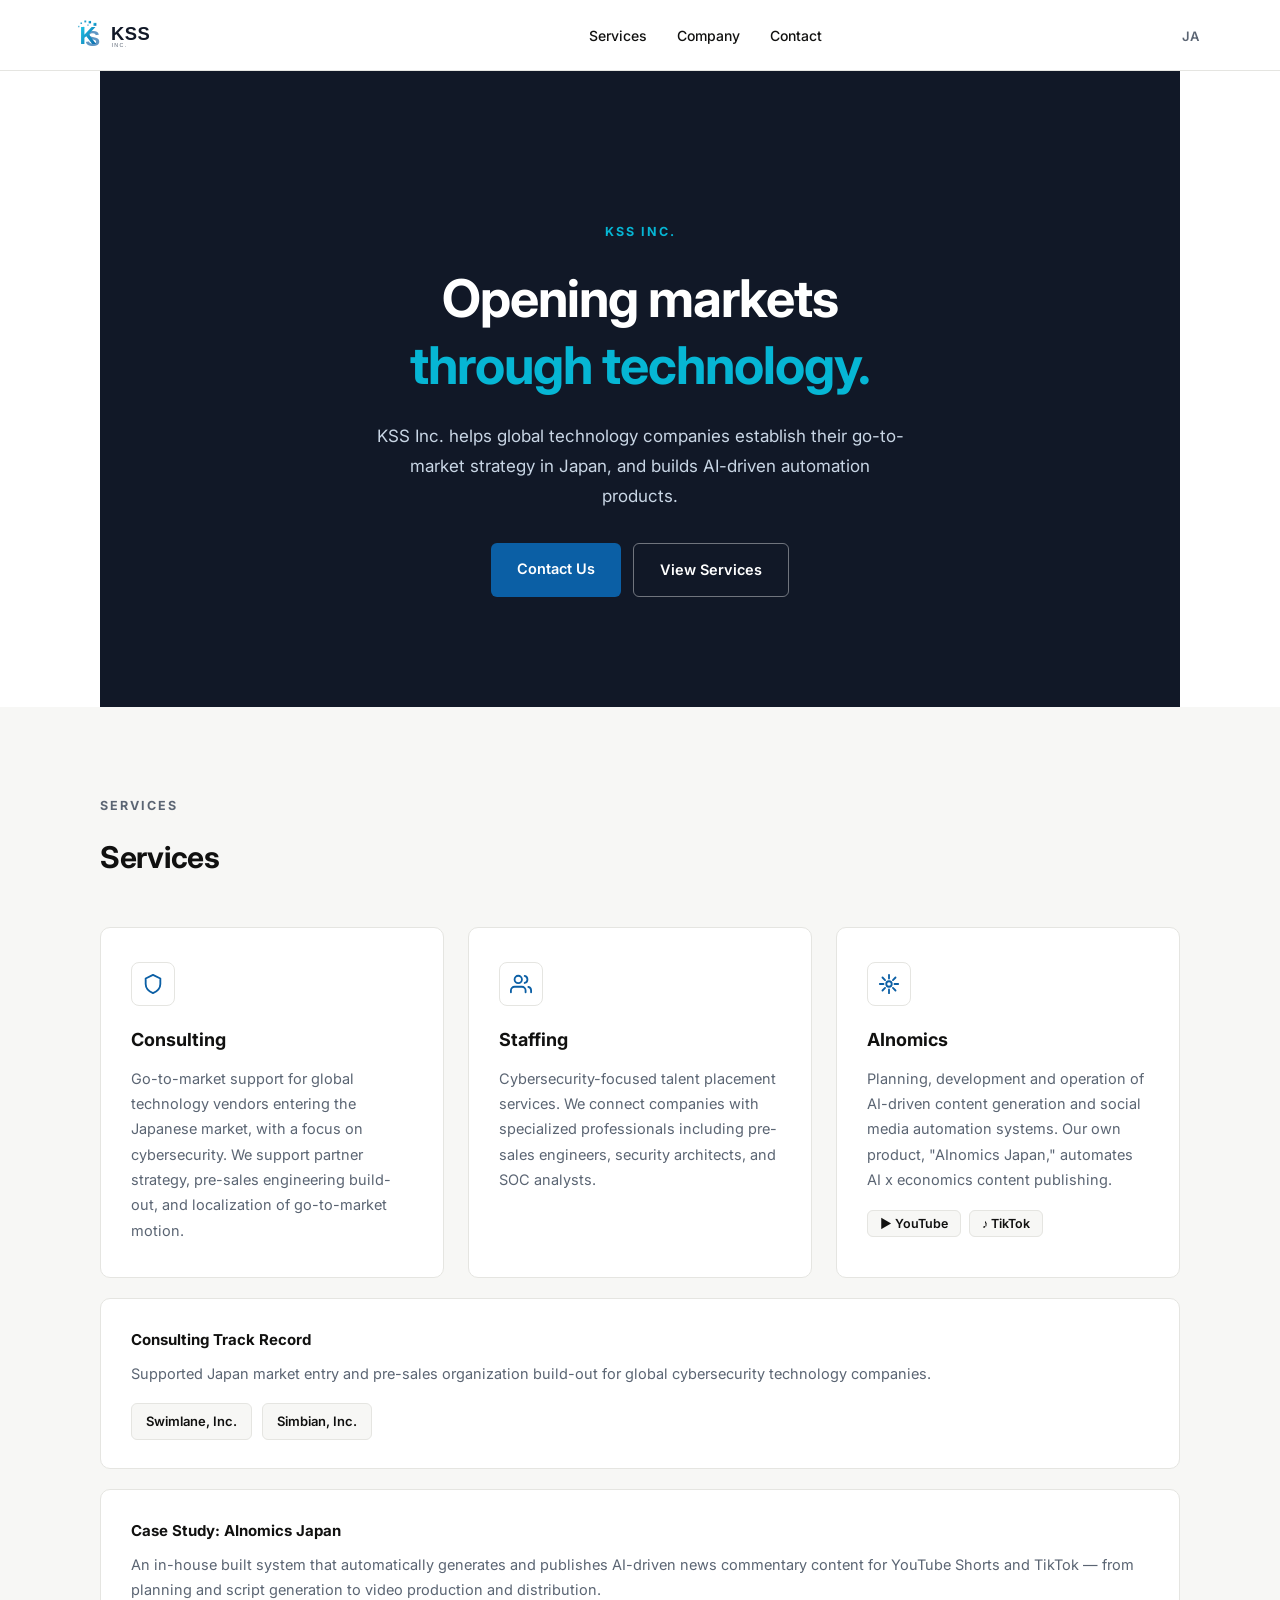
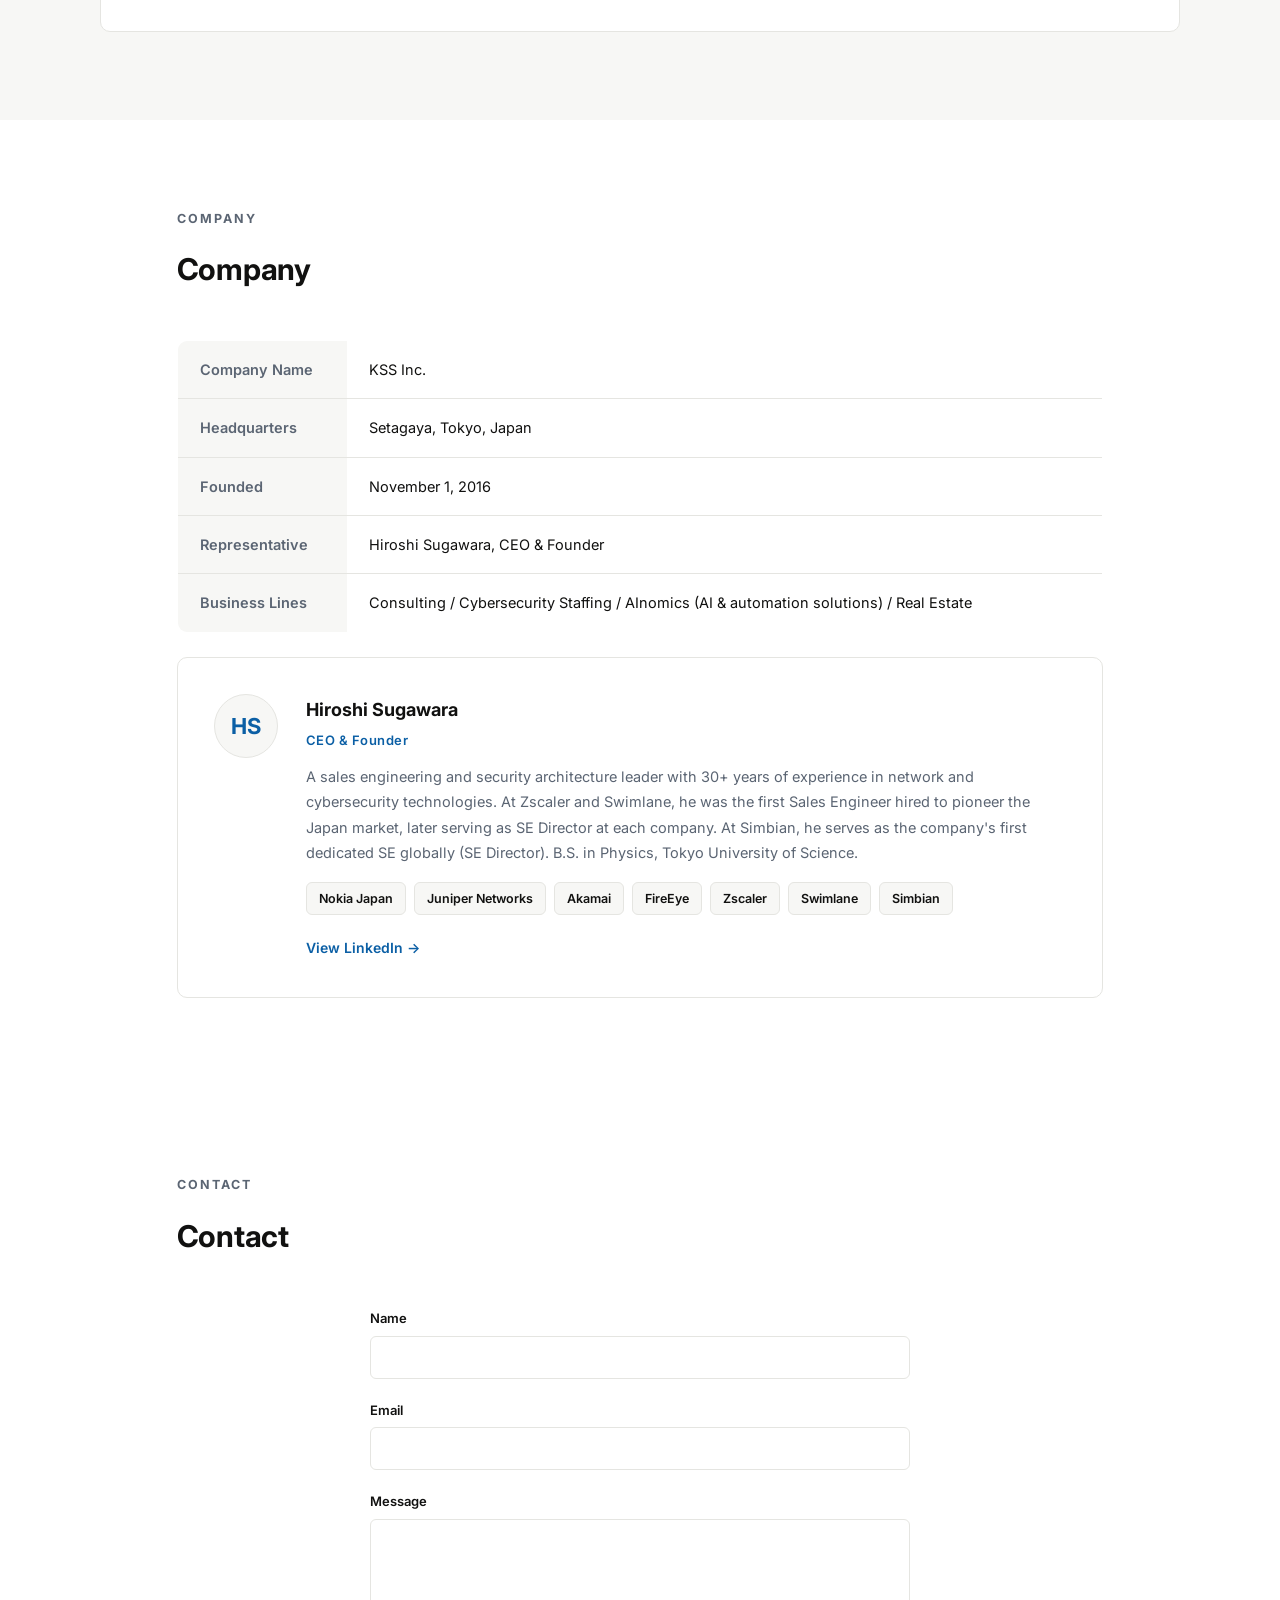
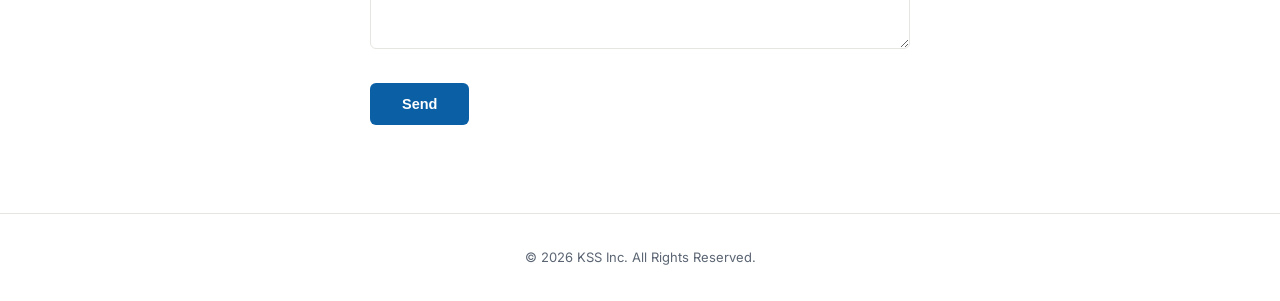
==== en/index.html @ 1291cce6 "Add cybersecurity staffing service (JA/EN)" ====
<!DOCTYPE html>
<html lang="en">
<head>
<meta charset="UTF-8">
<meta name="viewport" content="width=device-width, initial-scale=1.0">
<title>KSS Inc. | Consulting & AI/Web Solutions</title>
<meta name="description" content="KSS Inc. helps global technology companies launch in the Japanese market and builds AI-driven content automation products.">
<link rel="icon" href="../assets/img/favicon.svg" type="image/svg+xml">
<link rel="stylesheet" href="../assets/css/style.css">
</head>
<body>

<header>
  <img src="../assets/img/logo.svg" alt="KSS Inc.">
  <nav>
    <ul>
      <li><a href="#services">Services</a></li>
      <li><a href="#company">Company</a></li>
      <li><a href="#contact">Contact</a></li>
    </ul>
  </nav>
  <div class="lang-switch"><a href="../index.html">JA</a></div>
</header>

<section class="hero">
  <div class="hero-content">
    <span class="eyebrow">KSS Inc.</span>
    <h1>Opening markets<br><span class="accent">through technology.</span></h1>
    <p>KSS Inc. helps global technology companies establish their go-to-market strategy in Japan, and builds AI-driven automation products.</p>
    <div class="hero-actions">
      <a class="btn btn-primary" href="#contact">Contact Us</a>
      <a class="btn btn-outline" href="#services">View Services</a>
    </div>
  </div>
</section>

<section id="services">
  <span class="section-tag">Services</span>
  <h2>Services</h2>
  <div class="services">
    <div class="card fade-in">
      <div class="card-icon">
        <svg viewBox="0 0 24 24" fill="none" stroke-width="2" stroke-linecap="round" stroke-linejoin="round"><path d="M12 2l8 4v6c0 5-3.5 8-8 10-4.5-2-8-5-8-10V6l8-4z"/></svg>
      </div>
      <h3>Consulting</h3>
      <p>Go-to-market support for global technology vendors entering the Japanese market, with a focus on cybersecurity. We support partner strategy, pre-sales engineering build-out, and localization of go-to-market motion.</p>
    </div>
    <div class="card fade-in">
      <div class="card-icon">
        <svg viewBox="0 0 24 24" fill="none" stroke-width="2" stroke-linecap="round" stroke-linejoin="round"><path d="M17 21v-2a4 4 0 0 0-4-4H5a4 4 0 0 0-4 4v2"/><circle cx="9" cy="7" r="4"/><path d="M23 21v-2a4 4 0 0 0-3-3.87"/><path d="M16 3.13a4 4 0 0 1 0 7.75"/></svg>
      </div>
      <h3>Staffing</h3>
      <p>Cybersecurity-focused talent placement services. We connect companies with specialized professionals including pre-sales engineers, security architects, and SOC analysts.</p>
    </div>
    <div class="card fade-in">
      <div class="card-icon">
        <svg viewBox="0 0 24 24" fill="none" stroke-width="2" stroke-linecap="round" stroke-linejoin="round"><circle cx="12" cy="12" r="3"/><path d="M12 2v4M12 18v4M4.9 4.9l2.8 2.8M16.3 16.3l2.8 2.8M2 12h4M18 12h4M4.9 19.1l2.8-2.8M16.3 7.7l2.8-2.8"/></svg>
      </div>
      <h3>AInomics</h3>
      <p>Planning, development and operation of AI-driven content generation and social media automation systems. Our own product, "AInomics Japan," automates AI x economics content publishing.</p>
      <div class="founder-chips" style="margin-top:16px;margin-bottom:0;">
        <a href="https://www.youtube.com/@ainomicsjapan" target="_blank" rel="noopener"><span>▶ YouTube</span></a>
        <a href="https://www.tiktok.com/@ainomicsjapan" target="_blank" rel="noopener"><span>♪ TikTok</span></a>
      </div>
    </div>
  </div>

  <div class="case-study fade-in">
    <h4>Consulting Track Record</h4>
    <p>Supported Japan market entry and pre-sales organization build-out for global cybersecurity technology companies.</p>
    <div class="client-badges">
      <span>Swimlane, Inc.</span>
      <span>Simbian, Inc.</span>
    </div>
  </div>

  <div class="case-study fade-in">
    <h4>Case Study: AInomics Japan</h4>
    <p>An in-house built system that automatically generates and publishes AI-driven news commentary content for YouTube Shorts and TikTok — from planning and script generation to video production and distribution.</p>
  </div>
</section>

<section id="company">
  <span class="section-tag">Company</span>
  <h2>Company</h2>
  <table class="company-table">
    <tr><th>Company Name</th><td>KSS Inc.</td></tr>
    <tr><th>Headquarters</th><td>Setagaya, Tokyo, Japan</td></tr>
    <tr><th>Founded</th><td>November 1, 2016</td></tr>
    <tr><th>Representative</th><td>Hiroshi Sugawara, CEO &amp; Founder</td></tr>
    <tr><th>Business Lines</th><td>Consulting / Cybersecurity Staffing / AInomics (AI &amp; automation solutions) / Real Estate</td></tr>
  </table>

  <div class="founder-card fade-in">
    <div class="founder-avatar">HS</div>
    <div class="founder-body">
      <h4>Hiroshi Sugawara</h4>
      <span class="founder-title">CEO &amp; Founder</span>
      <p>A sales engineering and security architecture leader with 30+ years of experience in network and cybersecurity technologies. At Zscaler and Swimlane, he was the first Sales Engineer hired to pioneer the Japan market, later serving as SE Director at each company. At Simbian, he serves as the company's first dedicated SE globally (SE Director). B.S. in Physics, Tokyo University of Science.</p>
      <div class="founder-chips">
        <span>Nokia Japan</span>
        <span>Juniper Networks</span>
        <span>Akamai</span>
        <span>FireEye</span>
        <span>Zscaler</span>
        <span>Swimlane</span>
        <span>Simbian</span>
      </div>
      <a class="linkedin-link" href="https://www.linkedin.com/in/hiroshi-sugawara" target="_blank" rel="noopener">View LinkedIn →</a>
    </div>
  </div>
</section>

<section id="contact">
  <span class="section-tag">Contact</span>
  <h2>Contact</h2>
  <form class="contact-form" action="https://formspree.io/f/xlgyjrke" method="POST">
    <label for="name">Name</label>
    <input type="text" id="name" name="name" required>

    <label for="email">Email</label>
    <input type="email" id="email" name="email" required>

    <label for="message">Message</label>
    <textarea id="message" name="message" required></textarea>

    <button type="submit">Send</button>
  </form>
</section>

<footer>
  &copy; 2026 KSS Inc. All Rights Reserved.
</footer>

<script src="../assets/js/main.js"></script>
</body>
</html>
---- assets/css/style.css ----
@import url('https://fonts.googleapis.com/css2?family=Inter:wght@400;500;600;700;800&display=swap');

:root {
  --ink: #111110;
  --blue: #0B5FA5;
  --cyan: #06B6D4;
  --gray-bg: #F7F7F5;
  --text: #111110;
  --muted: #5B6573;
  --border: #E5E5E1;
}

* { box-sizing: border-box; margin: 0; padding: 0; }

html { scroll-behavior: smooth; }

body {
  font-family: 'Inter', 'Noto Sans JP', 'Hiragino Sans', 'Yu Gothic', Arial, sans-serif;
  color: var(--text);
  line-height: 1.75;
  overflow-x: hidden;
  background: #fff;
}

a { color: var(--ink); text-decoration: none; }

/* Header */
header {
  position: sticky;
  top: 0;
  z-index: 100;
  display: flex;
  align-items: center;
  justify-content: space-between;
  padding: 18px 6%;
  background: #fff;
  border-bottom: 1px solid var(--border);
}

header img { height: 34px; }

nav ul { display: flex; gap: 30px; list-style: none; }

nav a {
  font-weight: 500;
  font-size: 14px;
  color: var(--text);
  position: relative;
  padding-bottom: 4px;
}

nav a:hover { color: var(--blue); }

.lang-switch a {
  font-weight: 600;
  font-size: 13px;
  color: var(--muted);
  padding: 6px 4px;
}
.lang-switch a:hover { color: var(--blue); }

/* Buttons */
.btn {
  display: inline-block;
  padding: 13px 26px;
  border-radius: 6px;
  font-size: 14.5px;
  font-weight: 600;
  transition: all 0.2s ease;
}
.btn-primary { background: var(--blue); color: #fff; }
.btn-primary:hover { background: var(--ink); }
.btn-outline { background: #fff; color: var(--ink); border: 1px solid var(--border); }
.btn-outline:hover { border-color: var(--ink); }

.hero-actions { display: flex; gap: 12px; margin-top: 32px; justify-content: center; }

/* Hero */
.hero {
  background: #111827;
  padding: 150px 6% 110px;
  text-align: center;
}

.hero-content { max-width: 680px; margin: 0 auto; }

.eyebrow {
  display: block;
  font-size: 12.5px;
  font-weight: 700;
  letter-spacing: 2px;
  color: var(--cyan);
  text-transform: uppercase;
  margin-bottom: 22px;
}

.hero h1 {
  font-size: 52px;
  font-weight: 700;
  line-height: 1.3;
  letter-spacing: -0.5px;
  margin-bottom: 22px;
  color: #fff;
}

.hero h1 .accent { color: var(--cyan); }

.hero p {
  font-size: 17px;
  color: #C9D6E5;
  max-width: 540px;
  margin: 0 auto;
}

.hero .btn-outline { background: transparent; color: #fff; border: 1px solid rgba(255,255,255,0.4); }
.hero .btn-outline:hover { border-color: #fff; }

/* Sections */
section { padding: 88px 6%; max-width: 1080px; margin: 0 auto; }

#services { background: var(--gray-bg); max-width: none; padding: 88px 6%; }
#services > * { max-width: 1080px; margin-left: auto; margin-right: auto; }
#services .services, #services .case-study { max-width: 1080px; margin-left: auto; margin-right: auto; }

.section-tag {
  display: block;
  font-size: 12.5px;
  font-weight: 700;
  letter-spacing: 2px;
  color: var(--muted);
  text-transform: uppercase;
  margin-bottom: 14px;
}

section h2 {
  font-size: 30px;
  font-weight: 700;
  margin-bottom: 44px;
  letter-spacing: -0.3px;
  color: var(--ink);
}

/* Service cards */
.services {
  display: grid;
  grid-template-columns: repeat(auto-fit, minmax(280px, 1fr));
  gap: 24px;
}

.card {
  background: #fff;
  border-radius: 10px;
  padding: 34px 30px;
  border: 1px solid var(--border);
  transition: border-color 0.2s ease, transform 0.2s ease;
}

.card:hover { border-color: var(--blue); transform: translateY(-2px); }

.card-icon {
  width: 44px;
  height: 44px;
  border-radius: 8px;
  border: 1px solid var(--border);
  display: flex;
  align-items: center;
  justify-content: center;
  margin-bottom: 18px;
}

.card-icon svg { width: 22px; height: 22px; stroke: var(--blue); }

.card h3 { color: var(--ink); margin-bottom: 10px; font-size: 18px; font-weight: 700; }
.card p { color: var(--muted); font-size: 14.5px; }

/* Case studies */
.case-study {
  margin-top: 20px;
  background: #fff;
  border-radius: 10px;
  padding: 28px 30px;
  border: 1px solid var(--border);
}

.case-study h4 { color: var(--ink); margin-bottom: 8px; font-size: 15px; font-weight: 700; }
.case-study p { color: var(--muted); font-size: 14.5px; }

.client-badges {
  display: flex;
  gap: 10px;
  margin-top: 16px;
  flex-wrap: wrap;
}

.client-badges span {
  background: var(--gray-bg);
  border: 1px solid var(--border);
  border-radius: 6px;
  padding: 6px 14px;
  font-weight: 600;
  font-size: 13px;
  color: var(--ink);
}

/* Founder card */
.founder-card {
  margin-top: 24px;
  background: #fff;
  border: 1px solid var(--border);
  border-radius: 10px;
  padding: 36px;
  display: flex;
  gap: 28px;
  align-items: flex-start;
}

.founder-avatar {
  flex-shrink: 0;
  width: 64px;
  height: 64px;
  border-radius: 50%;
  background: var(--gray-bg);
  color: var(--blue);
  display: flex;
  align-items: center;
  justify-content: center;
  font-size: 22px;
  font-weight: 700;
  border: 1px solid var(--border);
}

.founder-body h4 { color: var(--ink); margin-bottom: 4px; font-size: 18px; font-weight: 700; }
.founder-title { color: var(--blue); font-size: 13px; font-weight: 600; letter-spacing: 0.5px; margin-bottom: 12px; display: block; }
.founder-body p { color: var(--muted); font-size: 14.5px; margin-bottom: 16px; }

.founder-chips { display: flex; gap: 8px; flex-wrap: wrap; margin-bottom: 18px; }
.founder-chips span {
  background: var(--gray-bg);
  border: 1px solid var(--border);
  border-radius: 6px;
  padding: 5px 12px;
  font-size: 12.5px;
  font-weight: 600;
  color: var(--ink);
}

.linkedin-link {
  display: inline-flex;
  align-items: center;
  gap: 6px;
  font-weight: 600;
  font-size: 14px;
  color: var(--blue);
}
.linkedin-link:hover { text-decoration: underline; }

@media (max-width: 600px) {
  .founder-card { flex-direction: column; align-items: center; text-align: center; }
}

/* Company table */
.company-table {
  width: 100%;
  border-collapse: collapse;
  background: #fff;
  border: 1px solid var(--border);
  border-radius: 10px;
  overflow: hidden;
}

.company-table tr { border-bottom: 1px solid var(--border); }
.company-table tr:last-child { border-bottom: none; }
.company-table th, .company-table td { text-align: left; padding: 16px 22px; font-size: 14.5px; }
.company-table th { width: 170px; color: var(--muted); font-weight: 600; background: var(--gray-bg); }

/* Contact form */
.contact-form { max-width: 540px; margin: 0 auto; }
.contact-form label { display: block; font-size: 13px; font-weight: 600; margin-bottom: 6px; margin-top: 20px; color: var(--ink); }
.contact-form input, .contact-form textarea {
  width: 100%;
  padding: 12px 14px;
  border: 1px solid var(--border);
  border-radius: 6px;
  font-size: 14.5px;
  font-family: inherit;
  transition: border-color 0.2s ease;
}
.contact-form input:focus, .contact-form textarea:focus {
  outline: none;
  border-color: var(--blue);
}
.contact-form textarea { min-height: 130px; resize: vertical; }
.contact-form button {
  margin-top: 26px;
  background: var(--blue);
  color: #fff;
  border: none;
  padding: 13px 32px;
  border-radius: 6px;
  font-size: 14.5px;
  font-weight: 600;
  cursor: pointer;
  transition: background 0.2s ease;
}
.contact-form button:hover { background: var(--ink); }

footer {
  text-align: center;
  padding: 32px 6%;
  color: var(--muted);
  font-size: 13px;
  border-top: 1px solid var(--border);
}

/* Scroll fade-in */
.fade-in {
  opacity: 0;
  transform: translateY(16px);
  transition: opacity 0.5s ease, transform 0.5s ease;
}
.fade-in.visible {
  opacity: 1;
  transform: translateY(0);
}

@media (max-width: 720px) {
  nav ul { display: none; }
  .hero h1 { font-size: 34px; }
  .hero-actions { flex-direction: column; }
  .btn { text-align: center; }
}
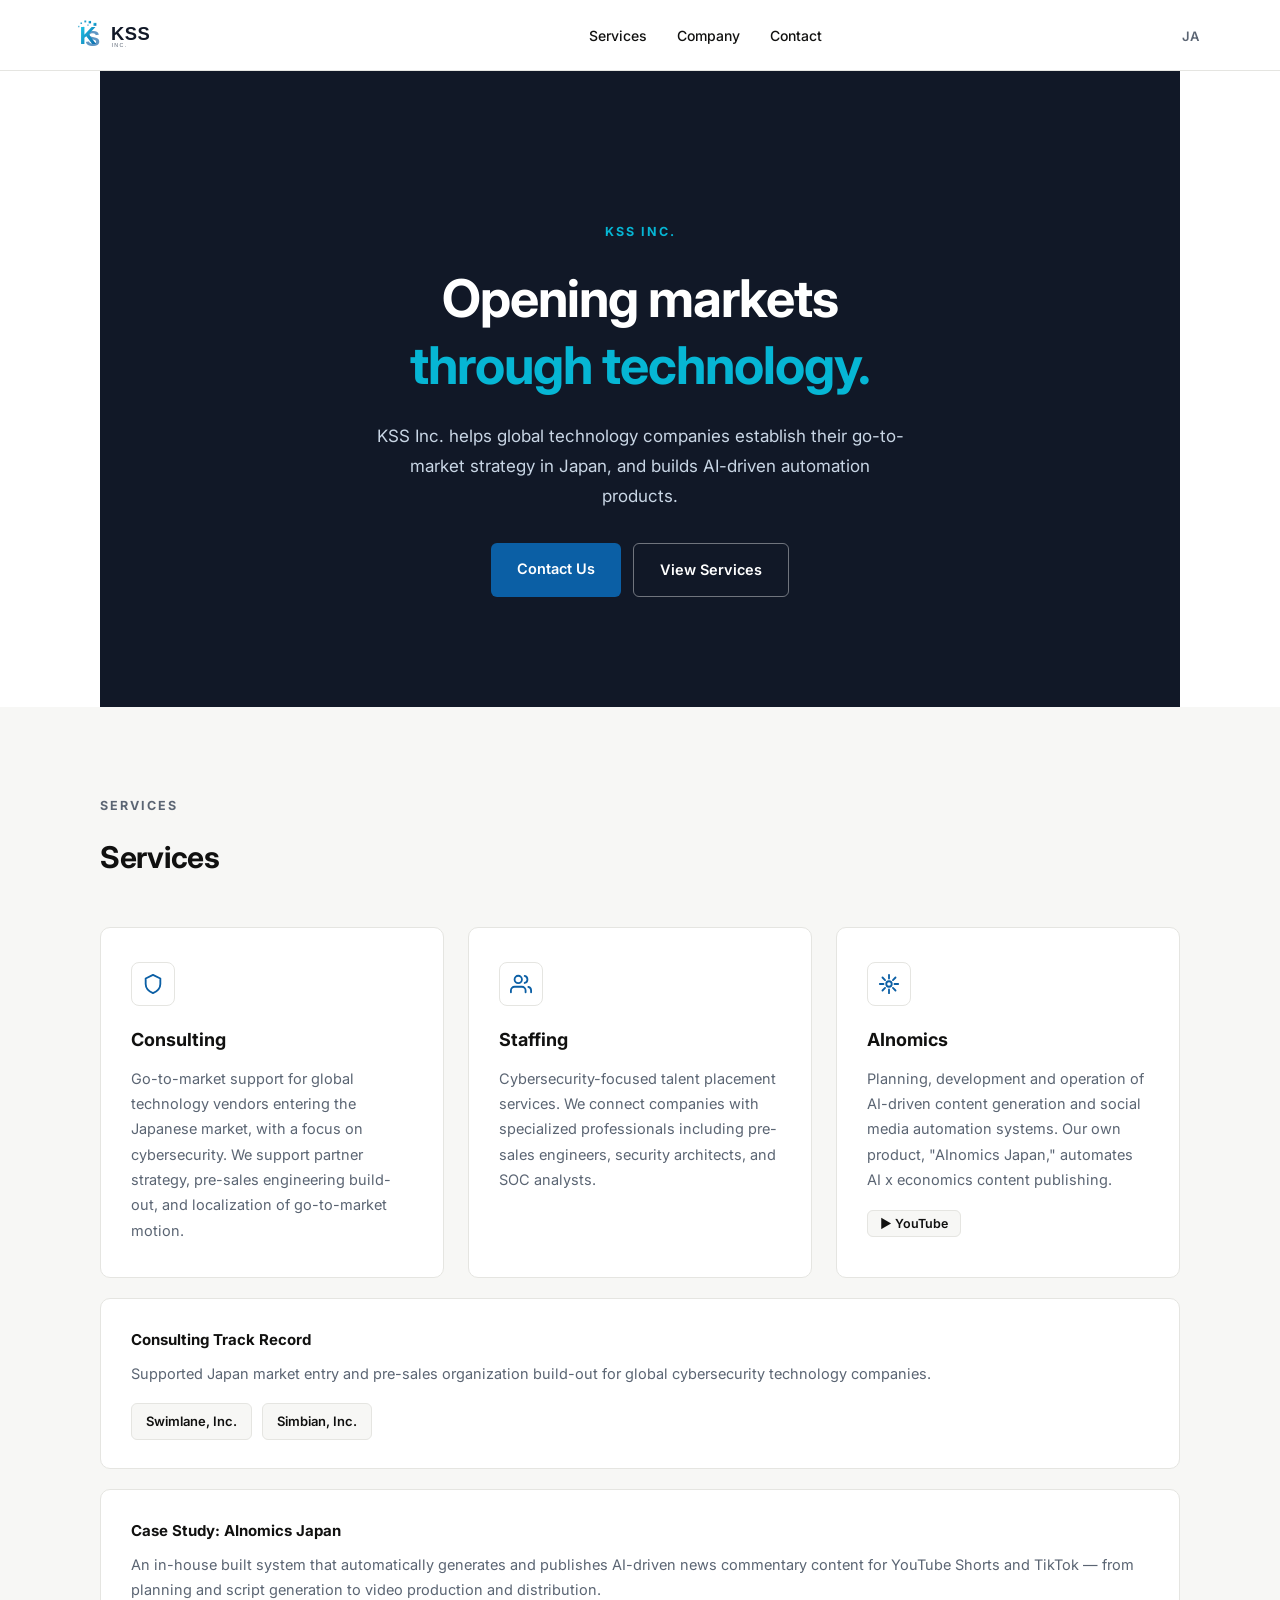
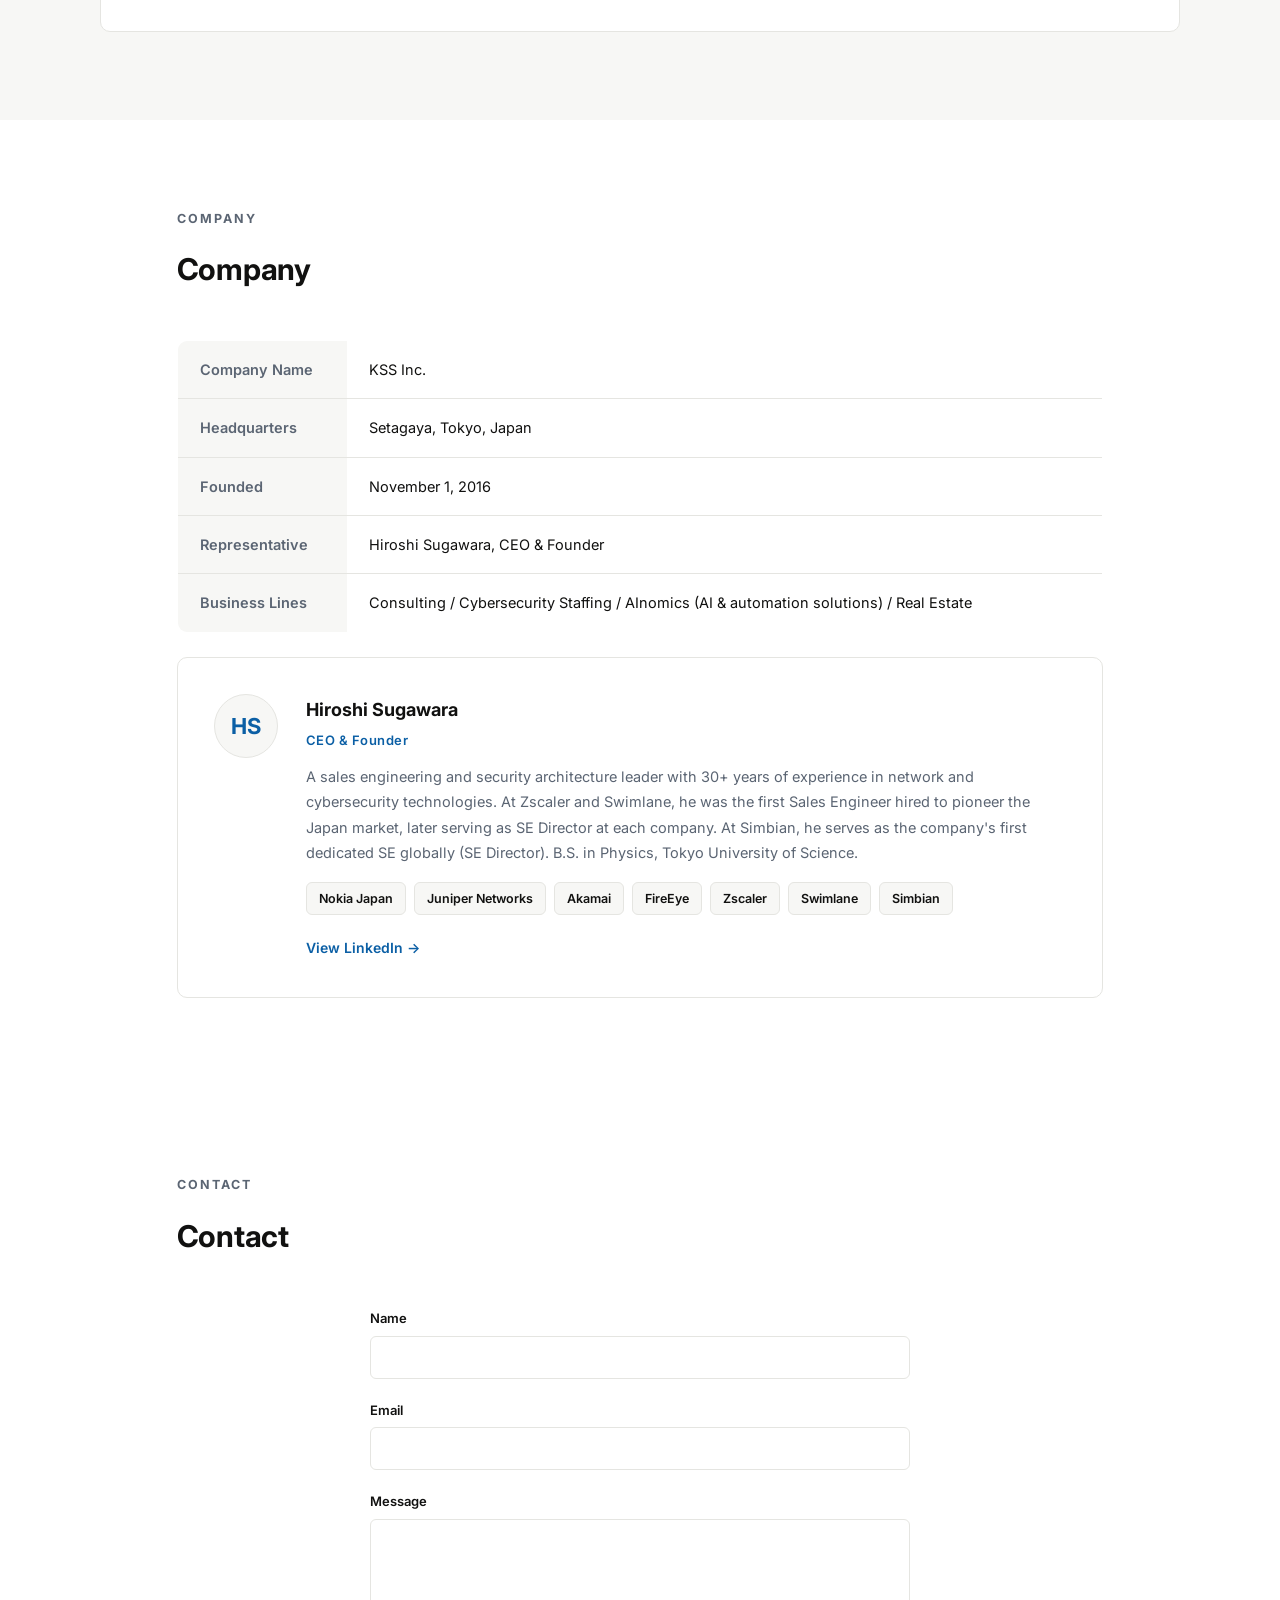
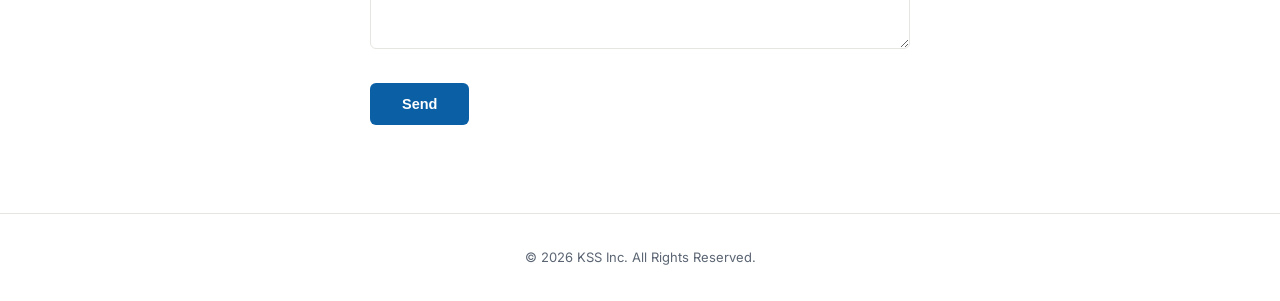
==== commit f56241b7: "Remove TikTok from AInomics section" ====
--- a/en/index.html
+++ b/en/index.html
@@ -60,7 +60,6 @@
       <p>Planning, development and operation of AI-driven content generation and social media automation systems. Our own product, "AInomics Japan," automates AI x economics content publishing.</p>
       <div class="founder-chips" style="margin-top:16px;margin-bottom:0;">
         <a href="https://www.youtube.com/@ainomicsjapan" target="_blank" rel="noopener"><span>▶ YouTube</span></a>
-        <a href="https://www.tiktok.com/@ainomicsjapan" target="_blank" rel="noopener"><span>♪ TikTok</span></a>
       </div>
     </div>
   </div>
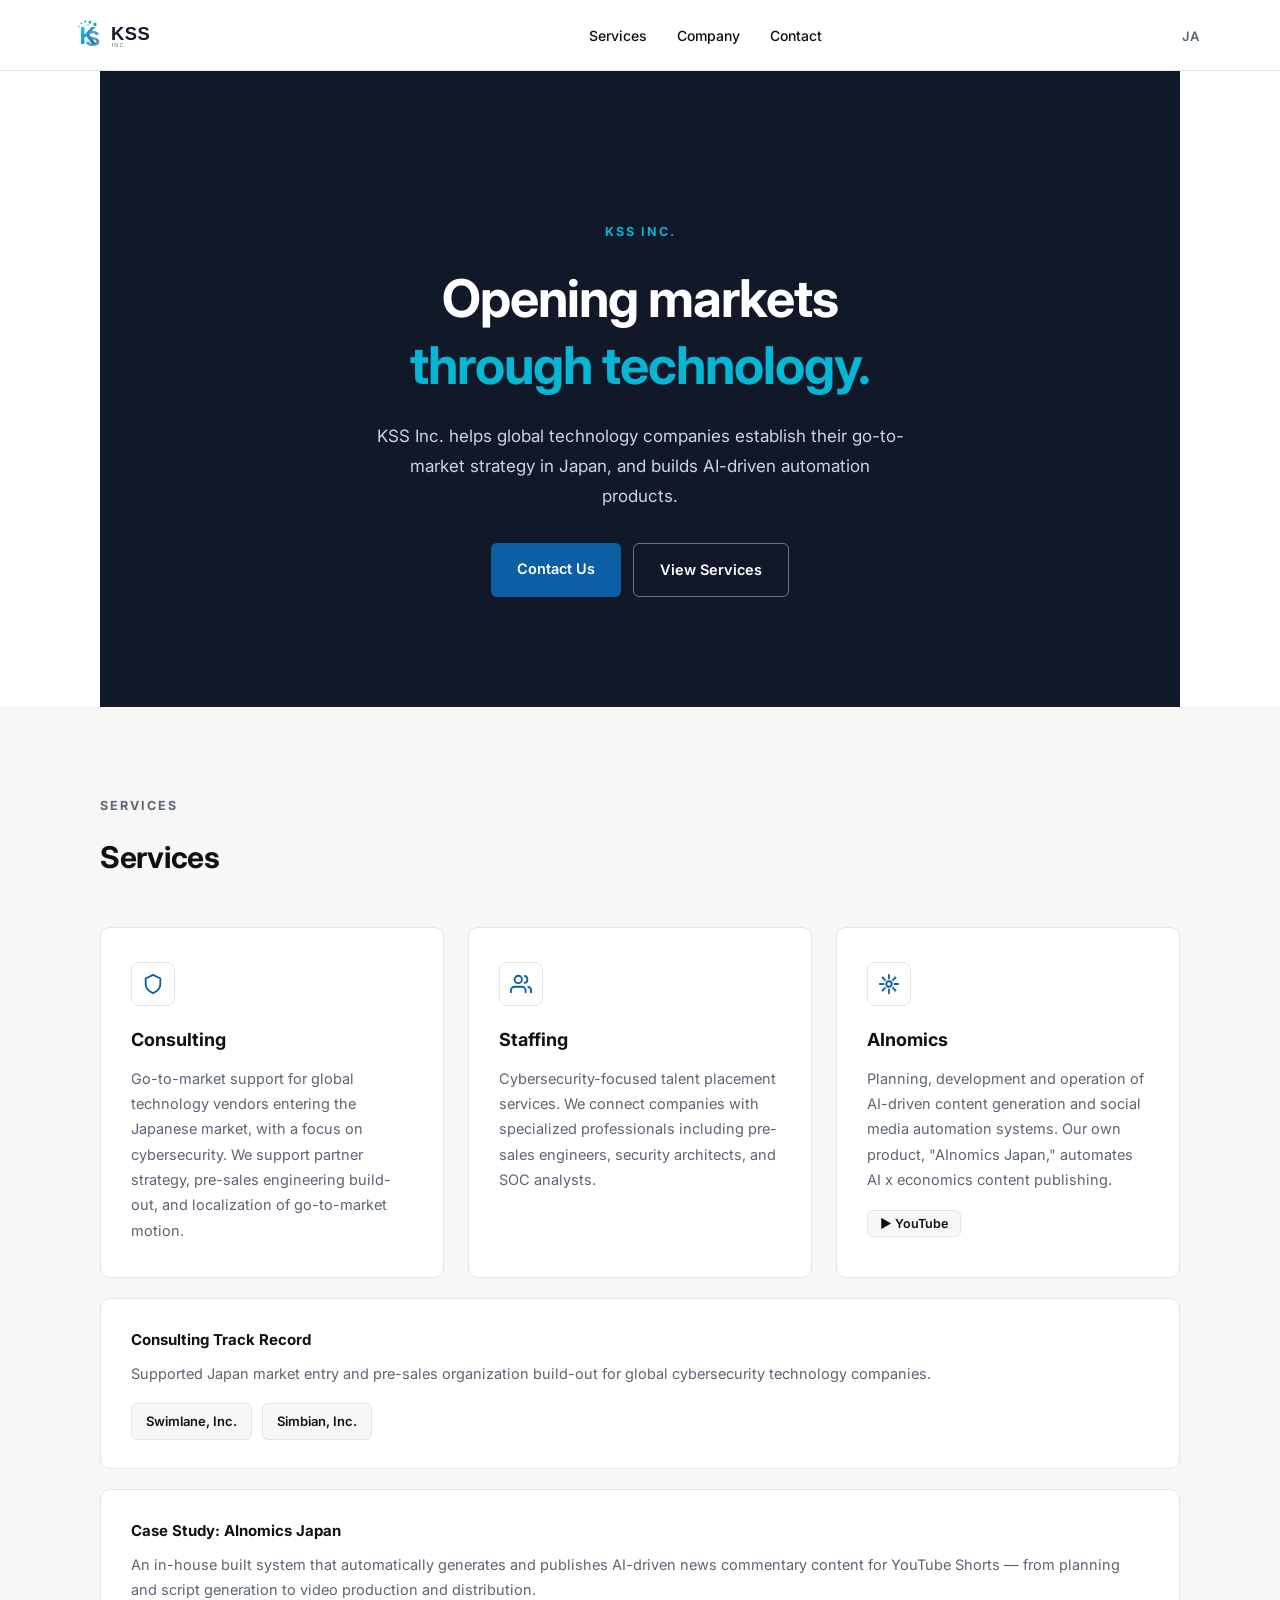
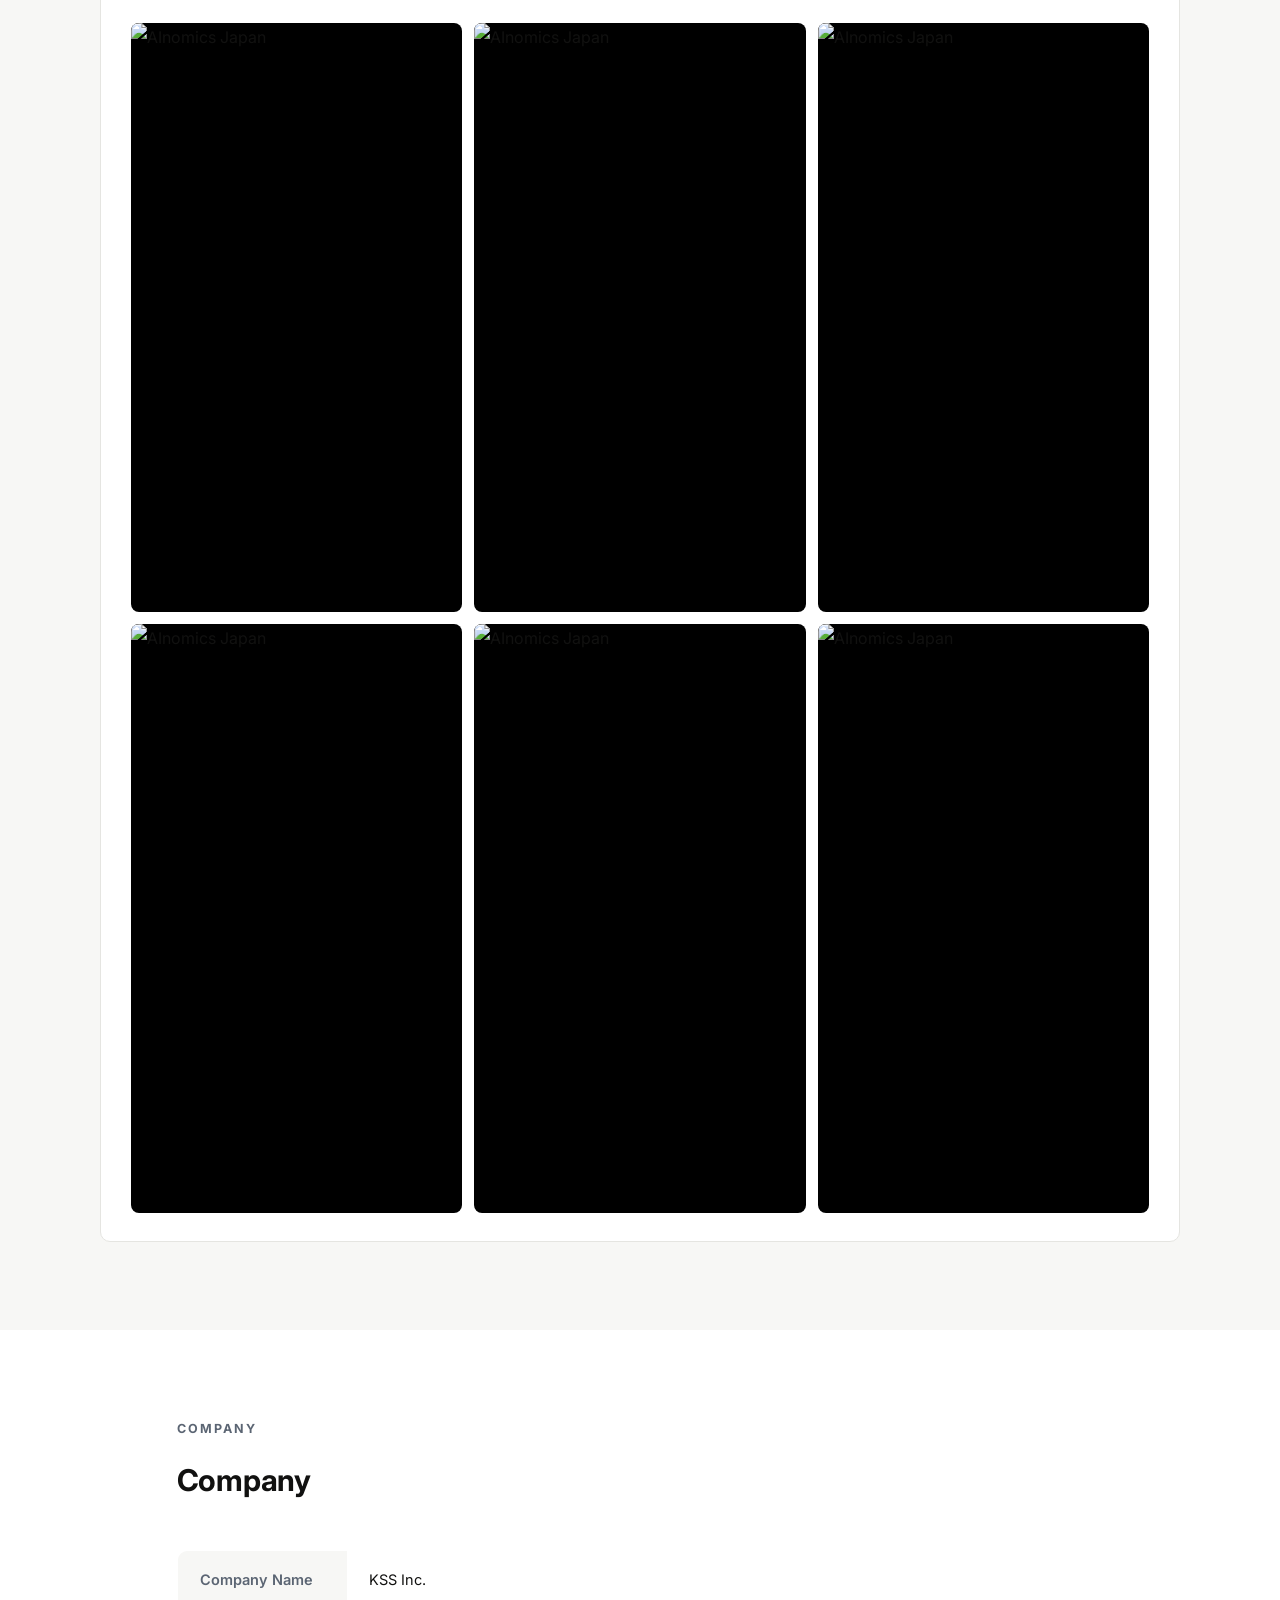
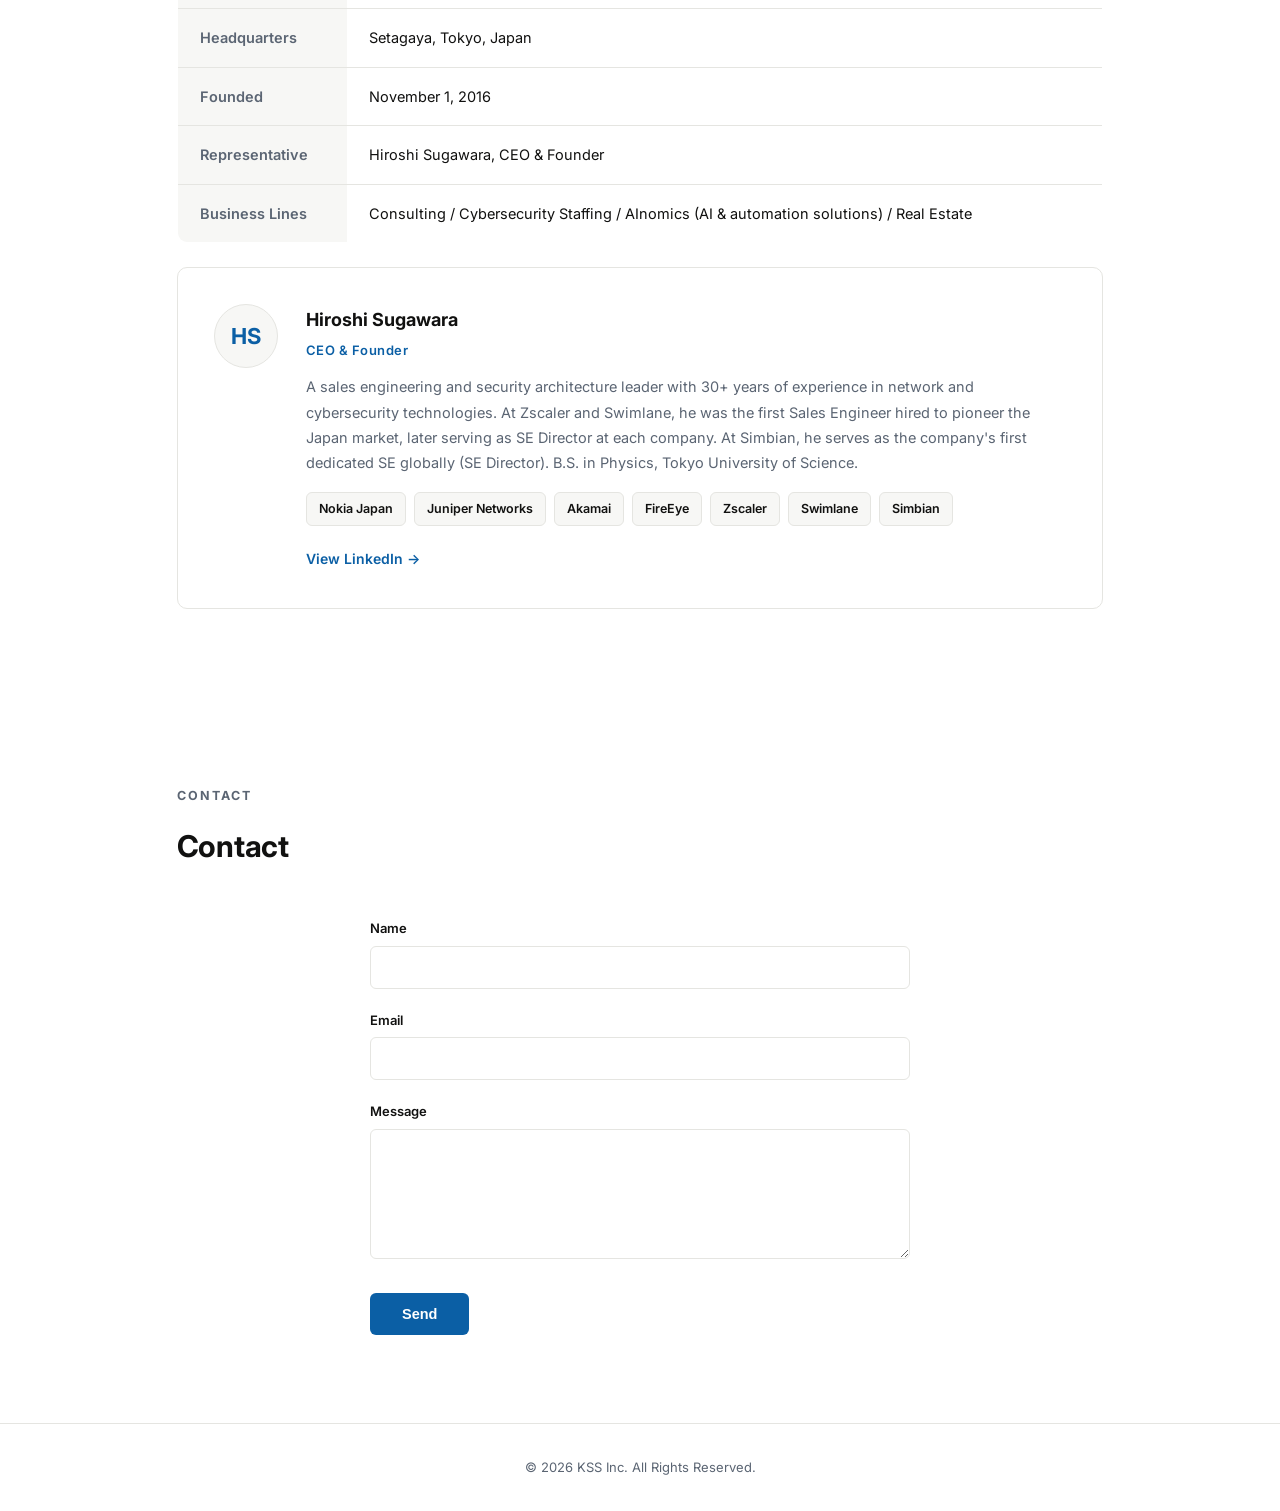
==== commit 1d98b590: "Replace TikTok with YouTube Shorts; add 6-video thumbnail grid to AInomics section" ====
--- a/en/index.html
+++ b/en/index.html
@@ -75,7 +75,33 @@
 
   <div class="case-study fade-in">
     <h4>Case Study: AInomics Japan</h4>
-    <p>An in-house built system that automatically generates and publishes AI-driven news commentary content for YouTube Shorts and TikTok — from planning and script generation to video production and distribution.</p>
+    <p>An in-house built system that automatically generates and publishes AI-driven news commentary content for YouTube Shorts — from planning and script generation to video production and distribution.</p>
+    <div class="yt-grid">
+      <a href="https://www.youtube.com/shorts/vjFo9Z_-2EU" target="_blank" rel="noopener" class="yt-thumb">
+        <img src="https://i.ytimg.com/vi/vjFo9Z_-2EU/hqdefault.jpg" alt="AInomics Japan">
+        <div class="yt-play">▶</div>
+      </a>
+      <a href="https://www.youtube.com/shorts/1R9UhiXGObY" target="_blank" rel="noopener" class="yt-thumb">
+        <img src="https://i.ytimg.com/vi/1R9UhiXGObY/hqdefault.jpg" alt="AInomics Japan">
+        <div class="yt-play">▶</div>
+      </a>
+      <a href="https://www.youtube.com/shorts/b6C5P2IC404" target="_blank" rel="noopener" class="yt-thumb">
+        <img src="https://i.ytimg.com/vi/b6C5P2IC404/hqdefault.jpg" alt="AInomics Japan">
+        <div class="yt-play">▶</div>
+      </a>
+      <a href="https://www.youtube.com/shorts/yHp5CB8b4RY" target="_blank" rel="noopener" class="yt-thumb">
+        <img src="https://i.ytimg.com/vi/yHp5CB8b4RY/hqdefault.jpg" alt="AInomics Japan">
+        <div class="yt-play">▶</div>
+      </a>
+      <a href="https://www.youtube.com/shorts/4WbaLvIeA5A" target="_blank" rel="noopener" class="yt-thumb">
+        <img src="https://i.ytimg.com/vi/4WbaLvIeA5A/hqdefault.jpg" alt="AInomics Japan">
+        <div class="yt-play">▶</div>
+      </a>
+      <a href="https://www.youtube.com/shorts/na2ljrsx4ww" target="_blank" rel="noopener" class="yt-thumb">
+        <img src="https://i.ytimg.com/vi/na2ljrsx4ww/hqdefault.jpg" alt="AInomics Japan">
+        <div class="yt-play">▶</div>
+      </a>
+    </div>
   </div>
 </section>
 
--- a/assets/css/style.css
+++ b/assets/css/style.css
@@ -304,6 +304,51 @@
 }
 .contact-form button:hover { background: var(--ink); }
 
+/* YouTube thumbnail grid */
+.yt-grid {
+  display: grid;
+  grid-template-columns: repeat(3, 1fr);
+  gap: 12px;
+  margin-top: 20px;
+}
+
+.yt-thumb {
+  position: relative;
+  display: block;
+  border-radius: 8px;
+  overflow: hidden;
+  aspect-ratio: 9/16;
+  background: #000;
+}
+
+.yt-thumb img {
+  width: 100%;
+  height: 100%;
+  object-fit: cover;
+  transition: opacity 0.2s ease;
+}
+
+.yt-thumb:hover img { opacity: 0.8; }
+
+.yt-play {
+  position: absolute;
+  inset: 0;
+  display: flex;
+  align-items: center;
+  justify-content: center;
+  color: #fff;
+  font-size: 22px;
+  opacity: 0;
+  transition: opacity 0.2s ease;
+  background: rgba(0,0,0,0.35);
+}
+
+.yt-thumb:hover .yt-play { opacity: 1; }
+
+@media (max-width: 600px) {
+  .yt-grid { grid-template-columns: repeat(3, 1fr); gap: 6px; }
+}
+
 footer {
   text-align: center;
   padding: 32px 6%;
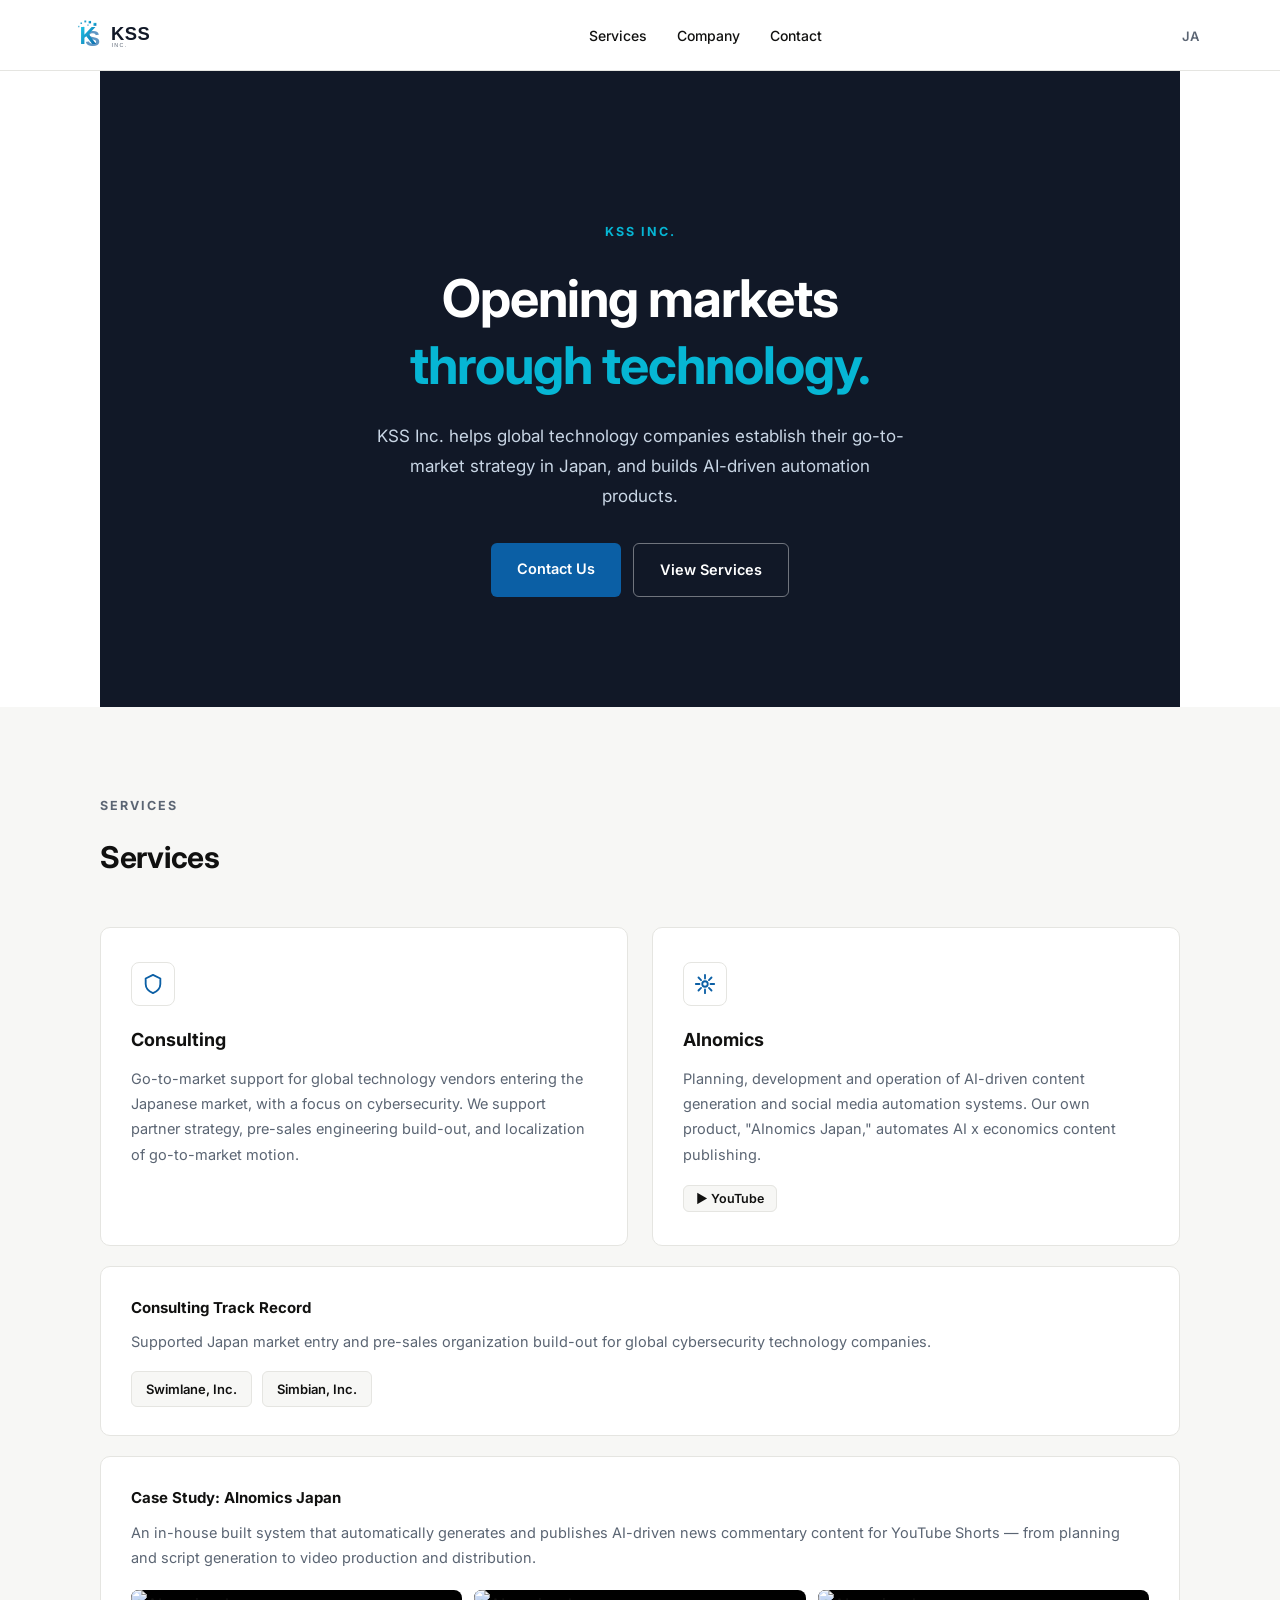
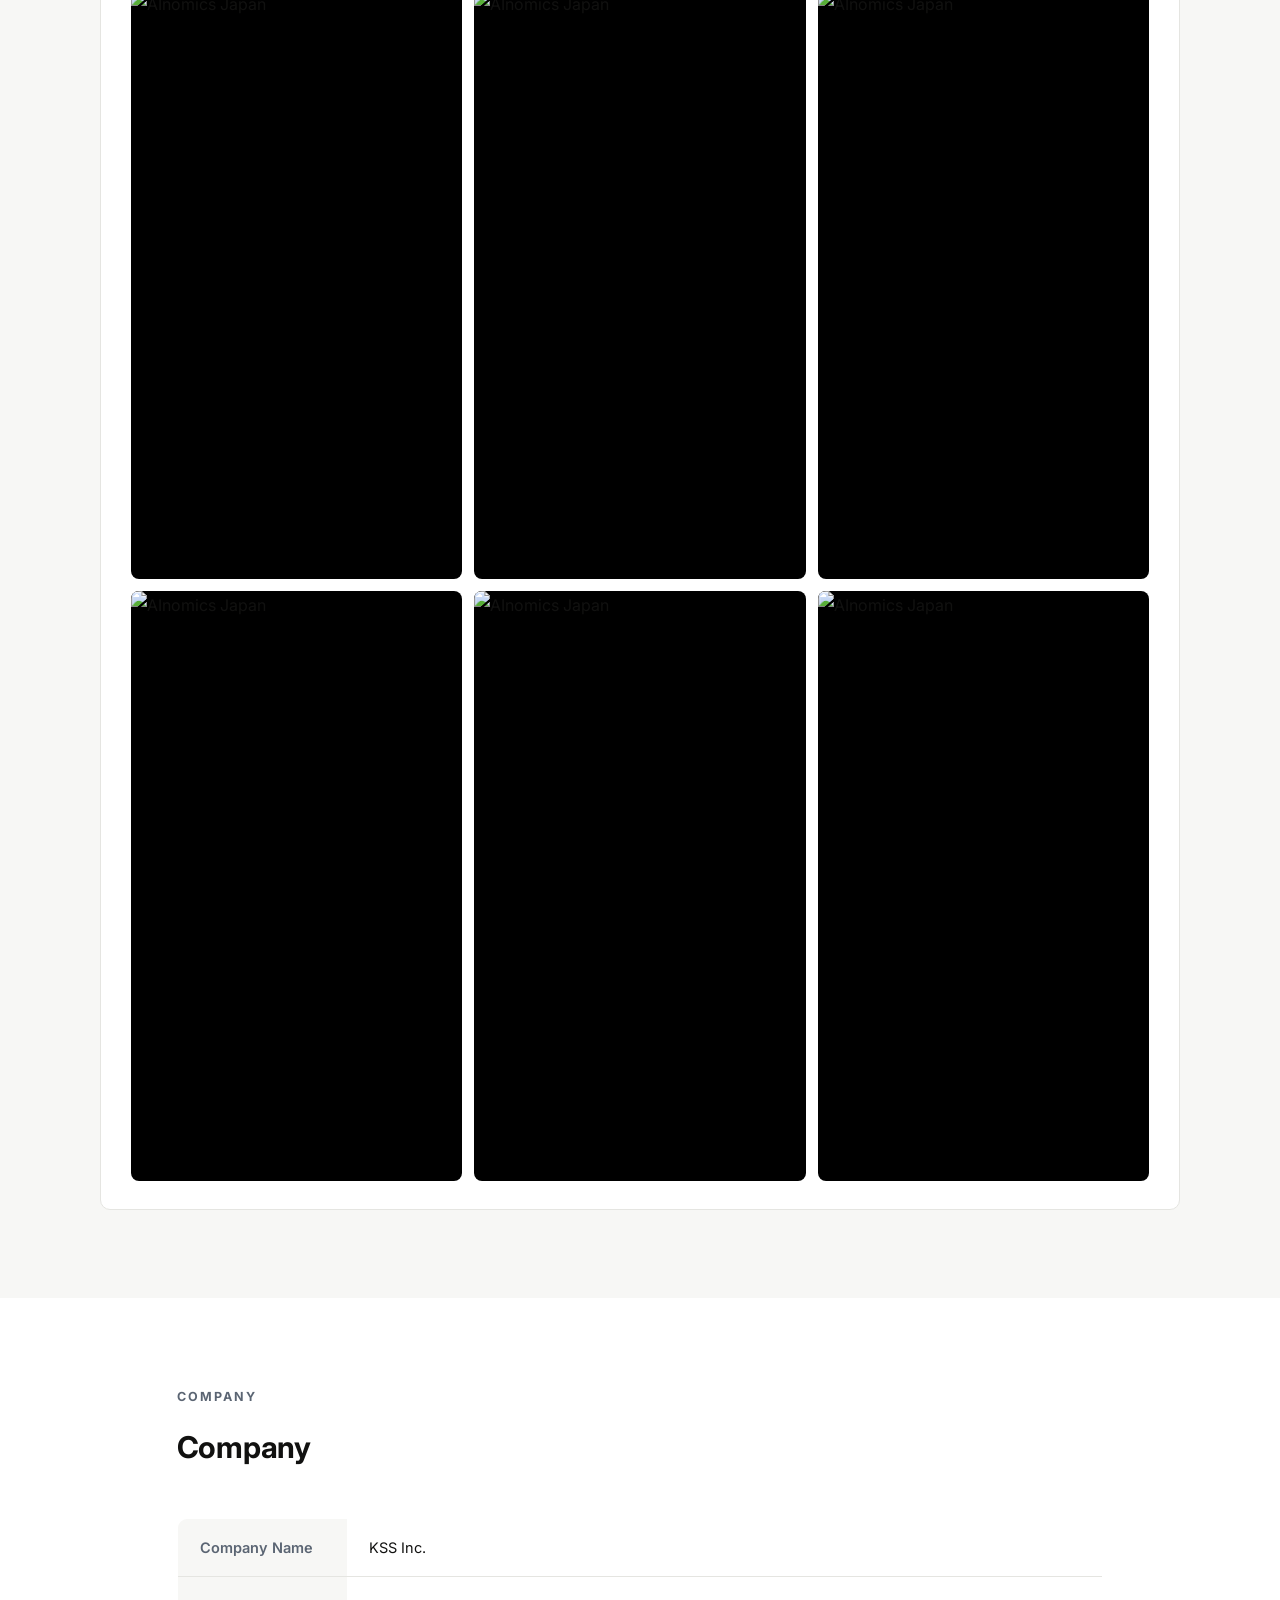
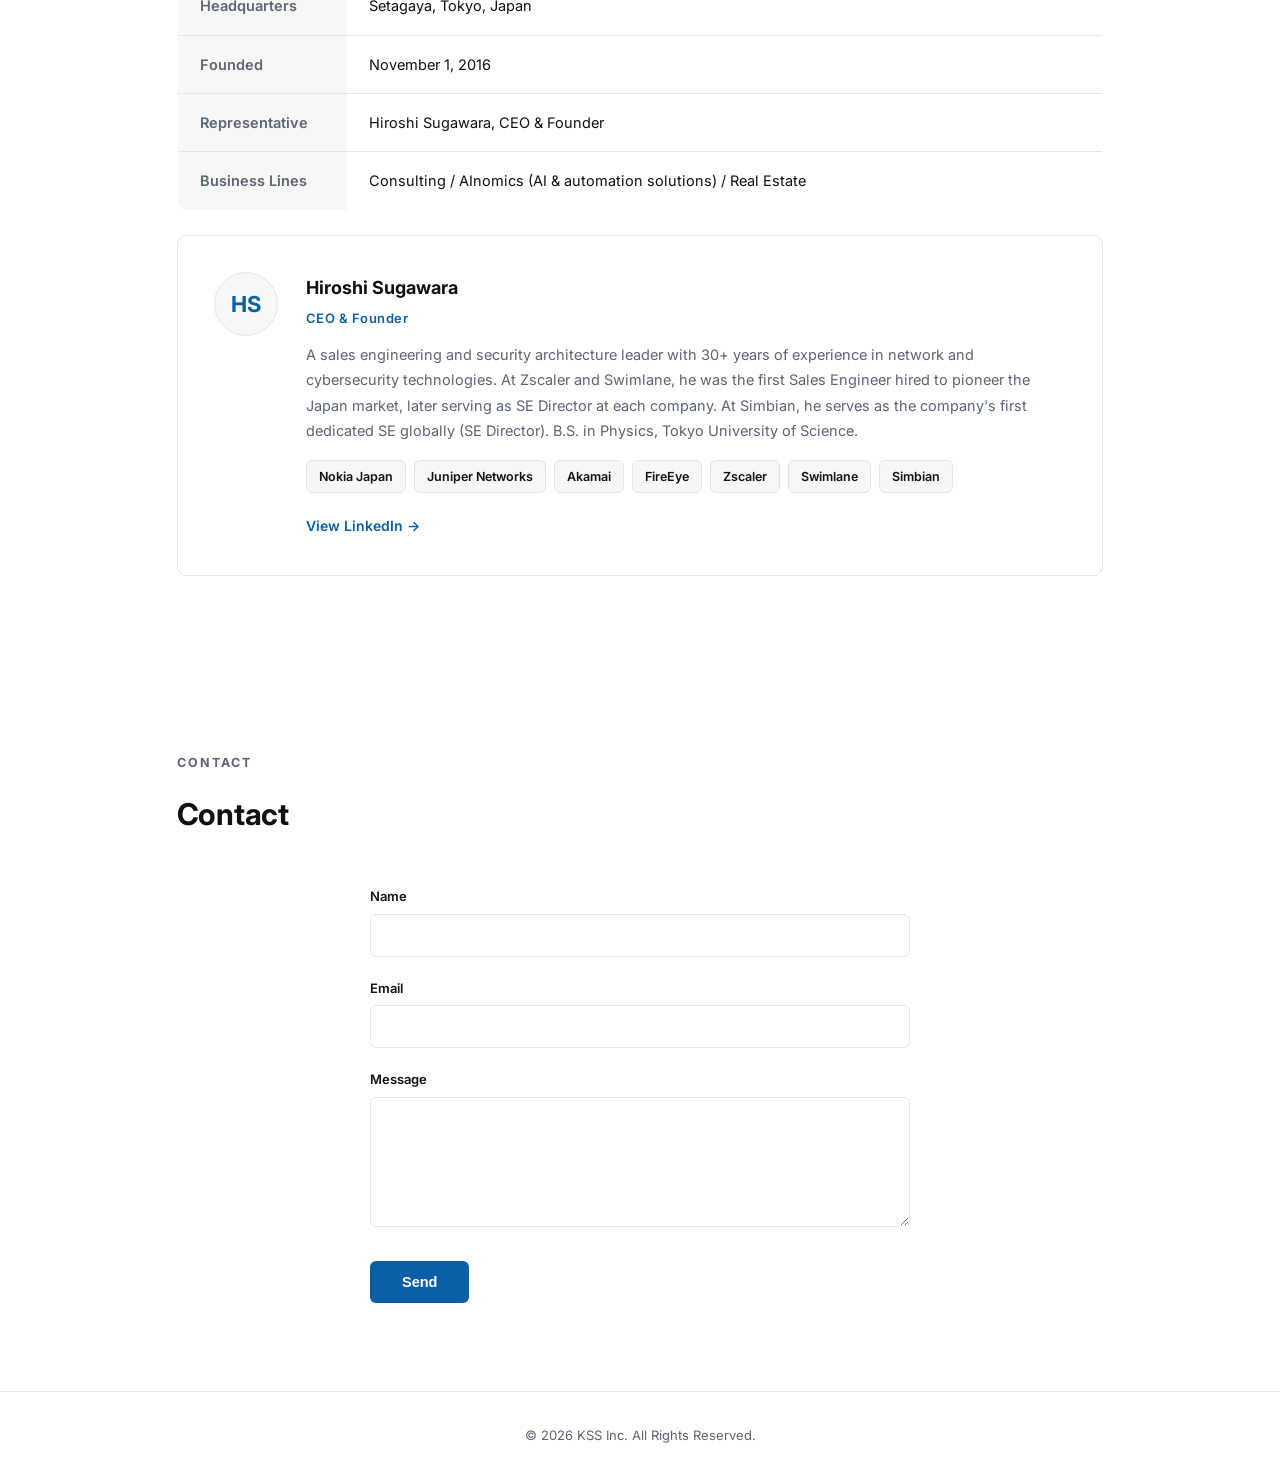
==== commit 8d347e92: "Remove staffing service from website (JA/EN)" ====
--- a/en/index.html
+++ b/en/index.html
@@ -44,13 +44,6 @@
       </div>
       <h3>Consulting</h3>
       <p>Go-to-market support for global technology vendors entering the Japanese market, with a focus on cybersecurity. We support partner strategy, pre-sales engineering build-out, and localization of go-to-market motion.</p>
-    </div>
-    <div class="card fade-in">
-      <div class="card-icon">
-        <svg viewBox="0 0 24 24" fill="none" stroke-width="2" stroke-linecap="round" stroke-linejoin="round"><path d="M17 21v-2a4 4 0 0 0-4-4H5a4 4 0 0 0-4 4v2"/><circle cx="9" cy="7" r="4"/><path d="M23 21v-2a4 4 0 0 0-3-3.87"/><path d="M16 3.13a4 4 0 0 1 0 7.75"/></svg>
-      </div>
-      <h3>Staffing</h3>
-      <p>Cybersecurity-focused talent placement services. We connect companies with specialized professionals including pre-sales engineers, security architects, and SOC analysts.</p>
     </div>
     <div class="card fade-in">
       <div class="card-icon">
@@ -113,7 +106,7 @@
     <tr><th>Headquarters</th><td>Setagaya, Tokyo, Japan</td></tr>
     <tr><th>Founded</th><td>November 1, 2016</td></tr>
     <tr><th>Representative</th><td>Hiroshi Sugawara, CEO &amp; Founder</td></tr>
-    <tr><th>Business Lines</th><td>Consulting / Cybersecurity Staffing / AInomics (AI &amp; automation solutions) / Real Estate</td></tr>
+    <tr><th>Business Lines</th><td>Consulting / AInomics (AI &amp; automation solutions) / Real Estate</td></tr>
   </table>
 
   <div class="founder-card fade-in">
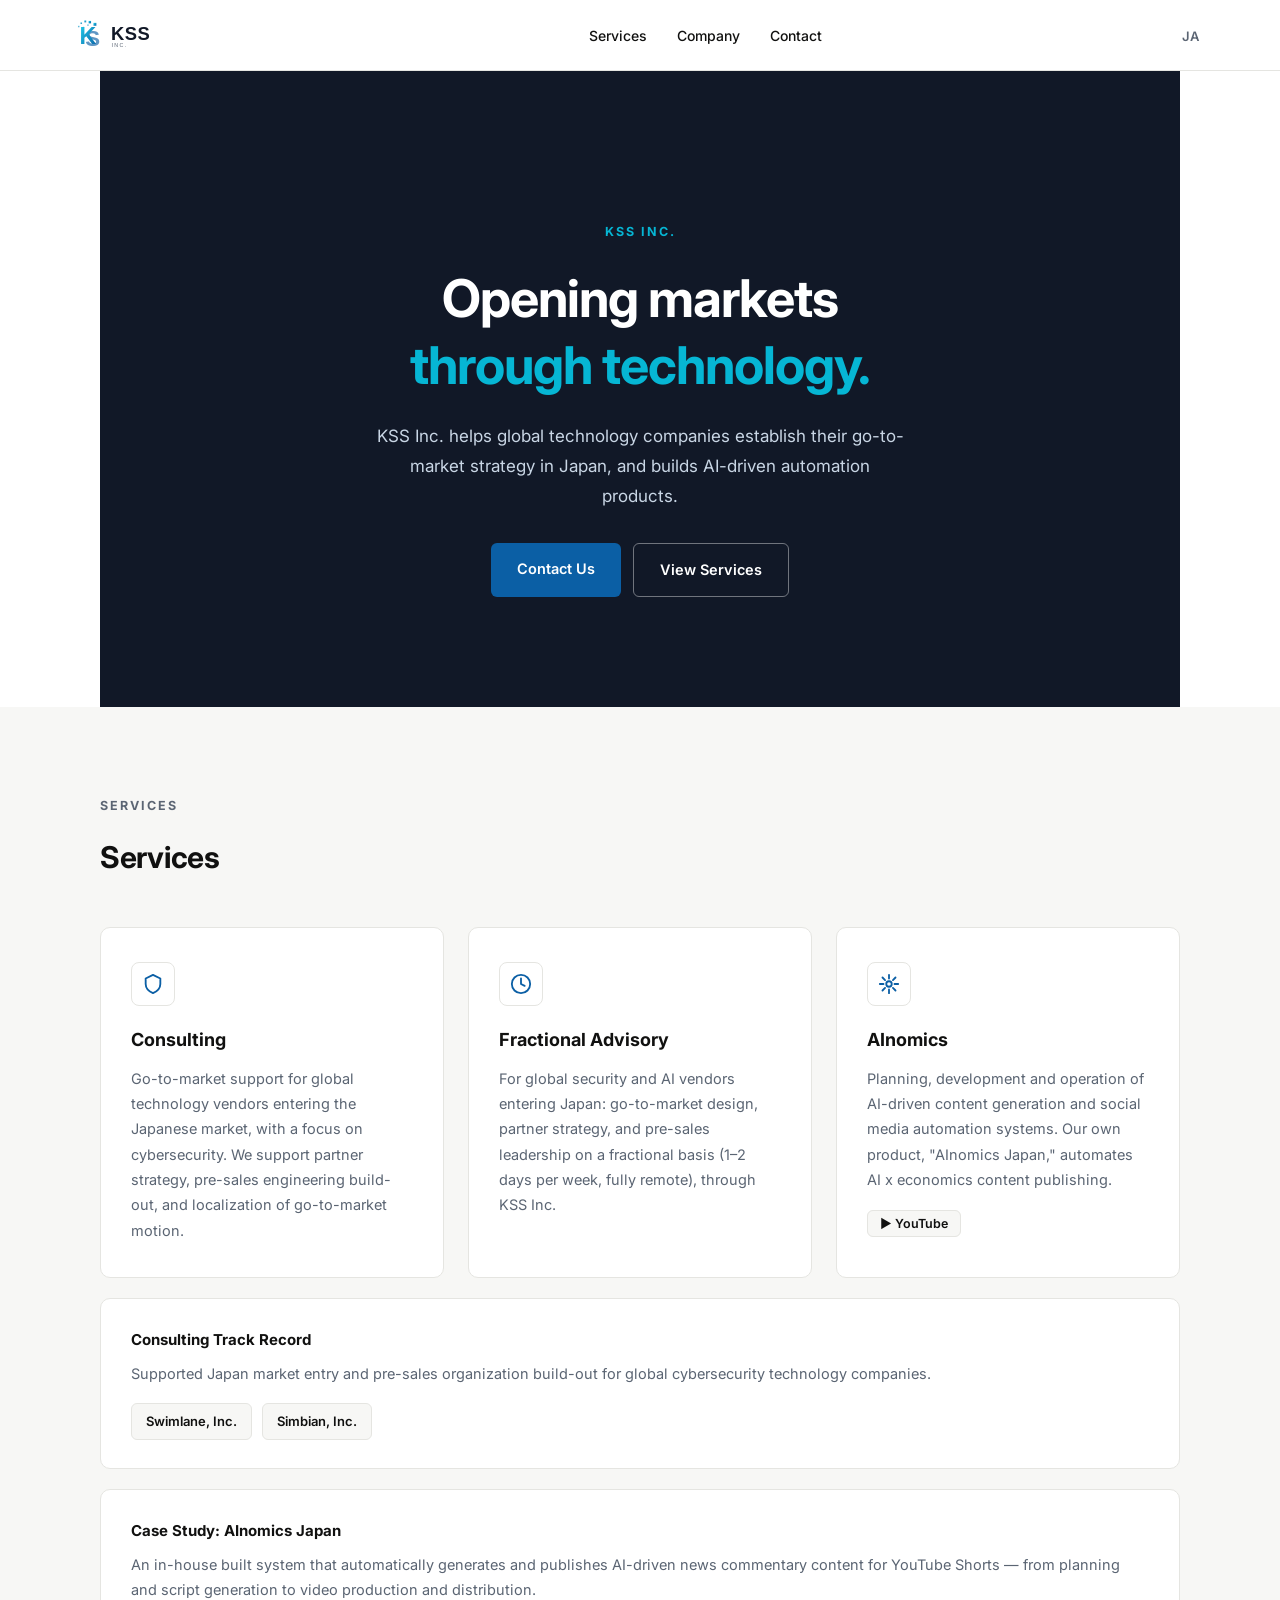
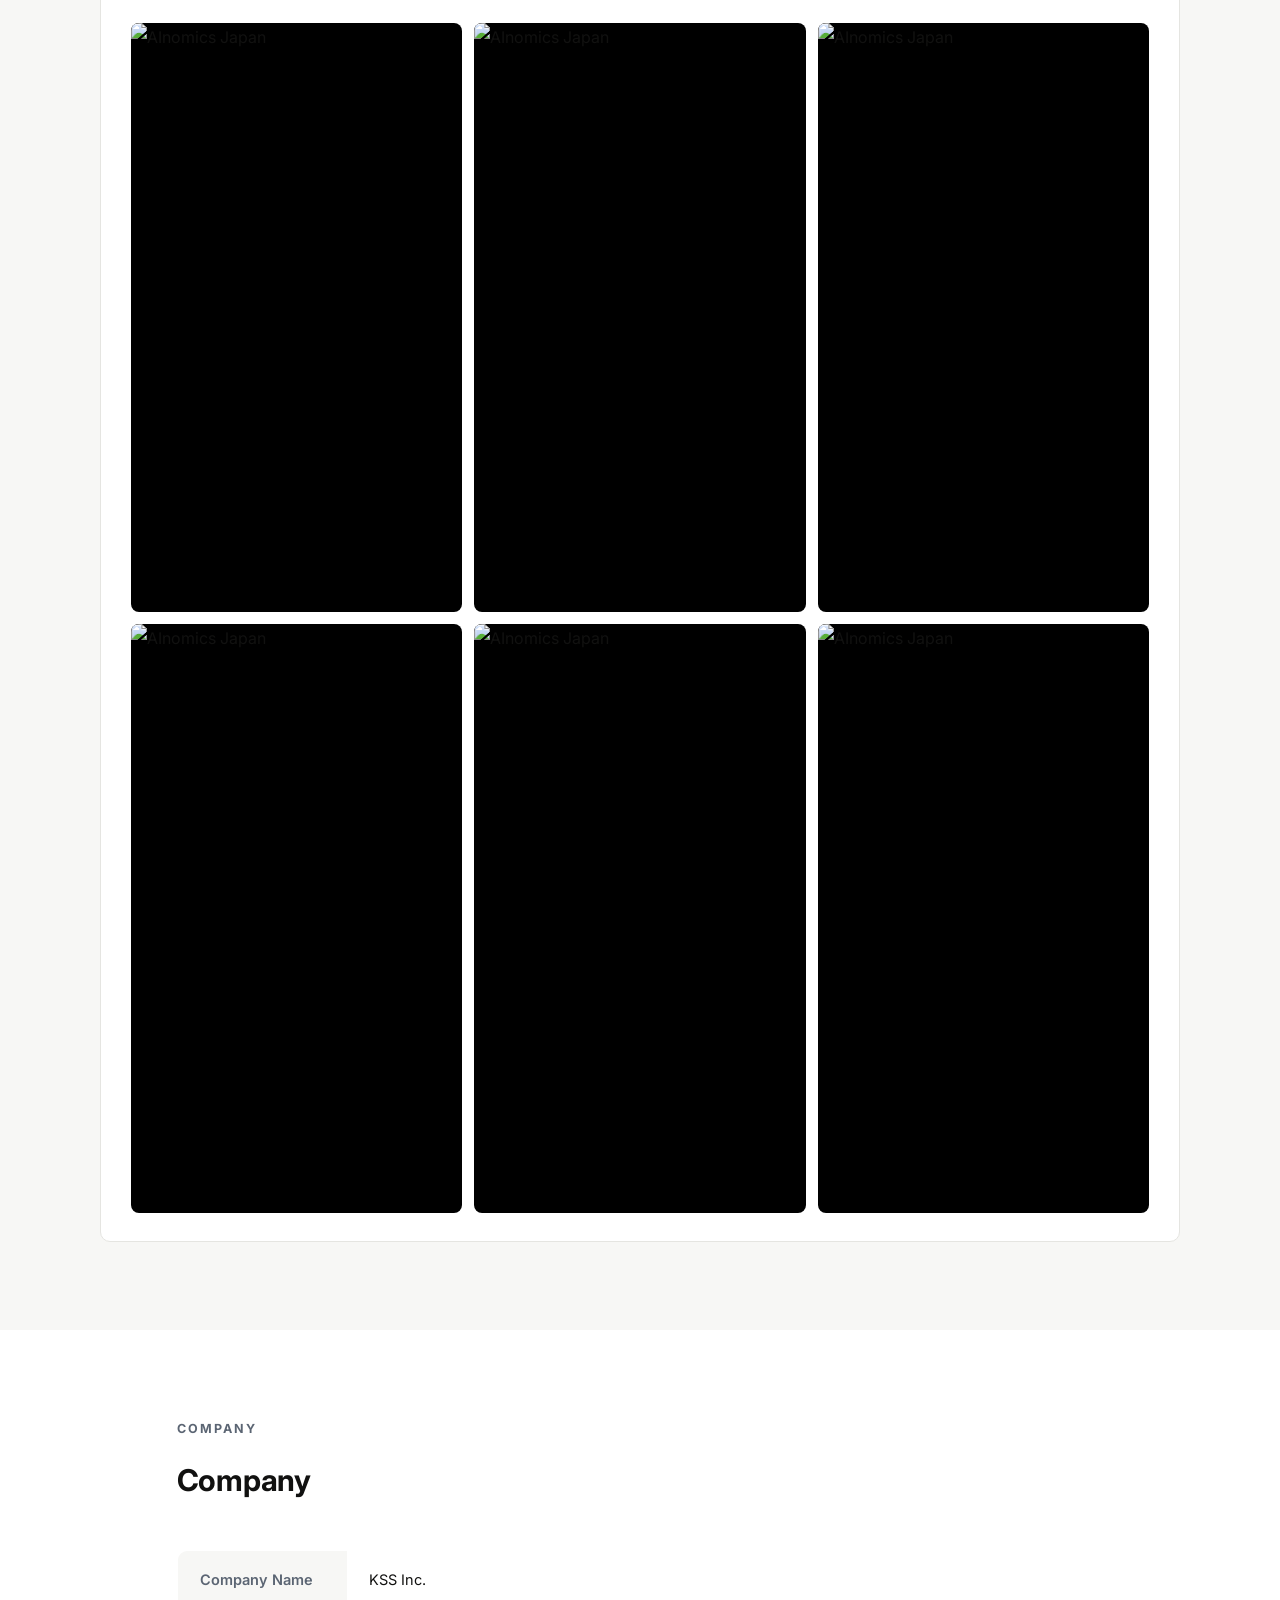
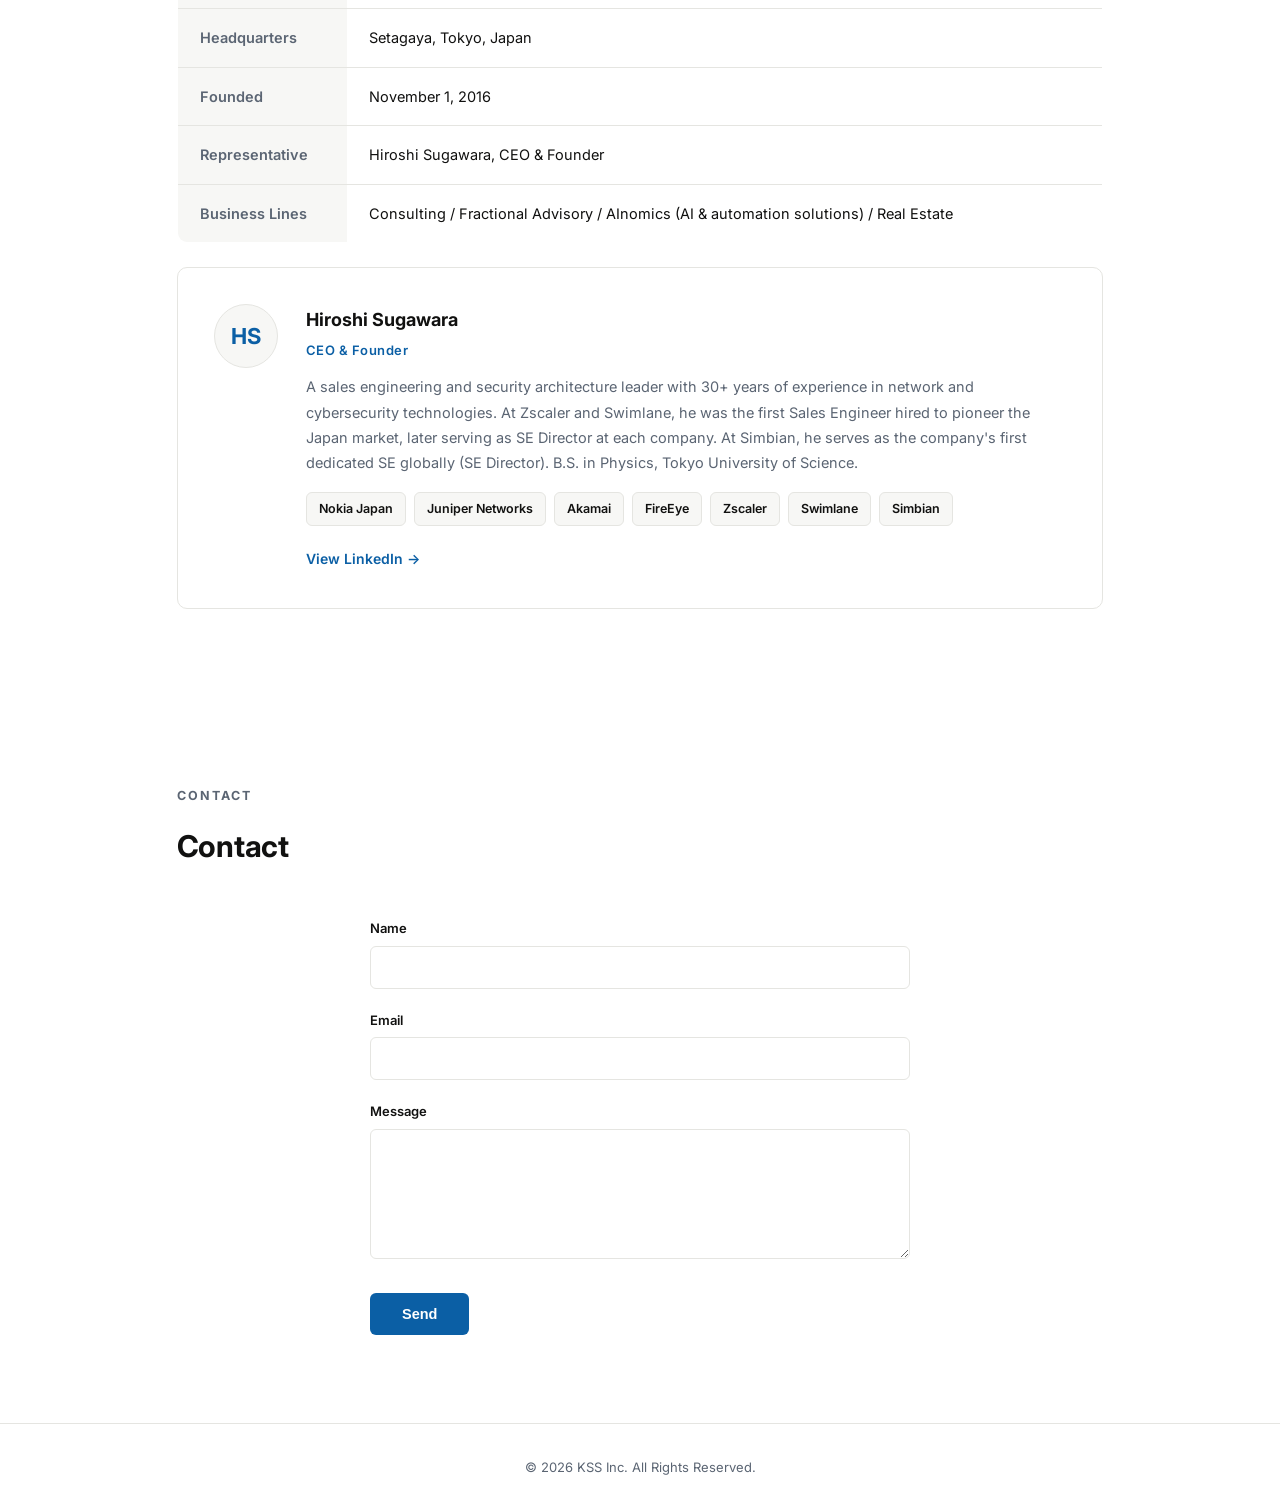
==== commit 1e0b7e64: "Add Fractional Advisory service (JA/EN) Co-Authored-By: Claude Opus 5.5 <noreply@anthropic.com>" ====
--- a/en/index.html
+++ b/en/index.html
@@ -44,6 +44,13 @@
       </div>
       <h3>Consulting</h3>
       <p>Go-to-market support for global technology vendors entering the Japanese market, with a focus on cybersecurity. We support partner strategy, pre-sales engineering build-out, and localization of go-to-market motion.</p>
+    </div>
+    <div class="card fade-in">
+      <div class="card-icon">
+        <svg viewBox="0 0 24 24" fill="none" stroke-width="2" stroke-linecap="round" stroke-linejoin="round"><circle cx="12" cy="12" r="10"/><path d="M12 6v6l4 2"/></svg>
+      </div>
+      <h3>Fractional Advisory</h3>
+      <p>For global security and AI vendors entering Japan: go-to-market design, partner strategy, and pre-sales leadership on a fractional basis (1–2 days per week, fully remote), through KSS Inc.</p>
     </div>
     <div class="card fade-in">
       <div class="card-icon">
@@ -106,7 +113,7 @@
     <tr><th>Headquarters</th><td>Setagaya, Tokyo, Japan</td></tr>
     <tr><th>Founded</th><td>November 1, 2016</td></tr>
     <tr><th>Representative</th><td>Hiroshi Sugawara, CEO &amp; Founder</td></tr>
-    <tr><th>Business Lines</th><td>Consulting / AInomics (AI &amp; automation solutions) / Real Estate</td></tr>
+    <tr><th>Business Lines</th><td>Consulting / Fractional Advisory / AInomics (AI &amp; automation solutions) / Real Estate</td></tr>
   </table>
 
   <div class="founder-card fade-in">
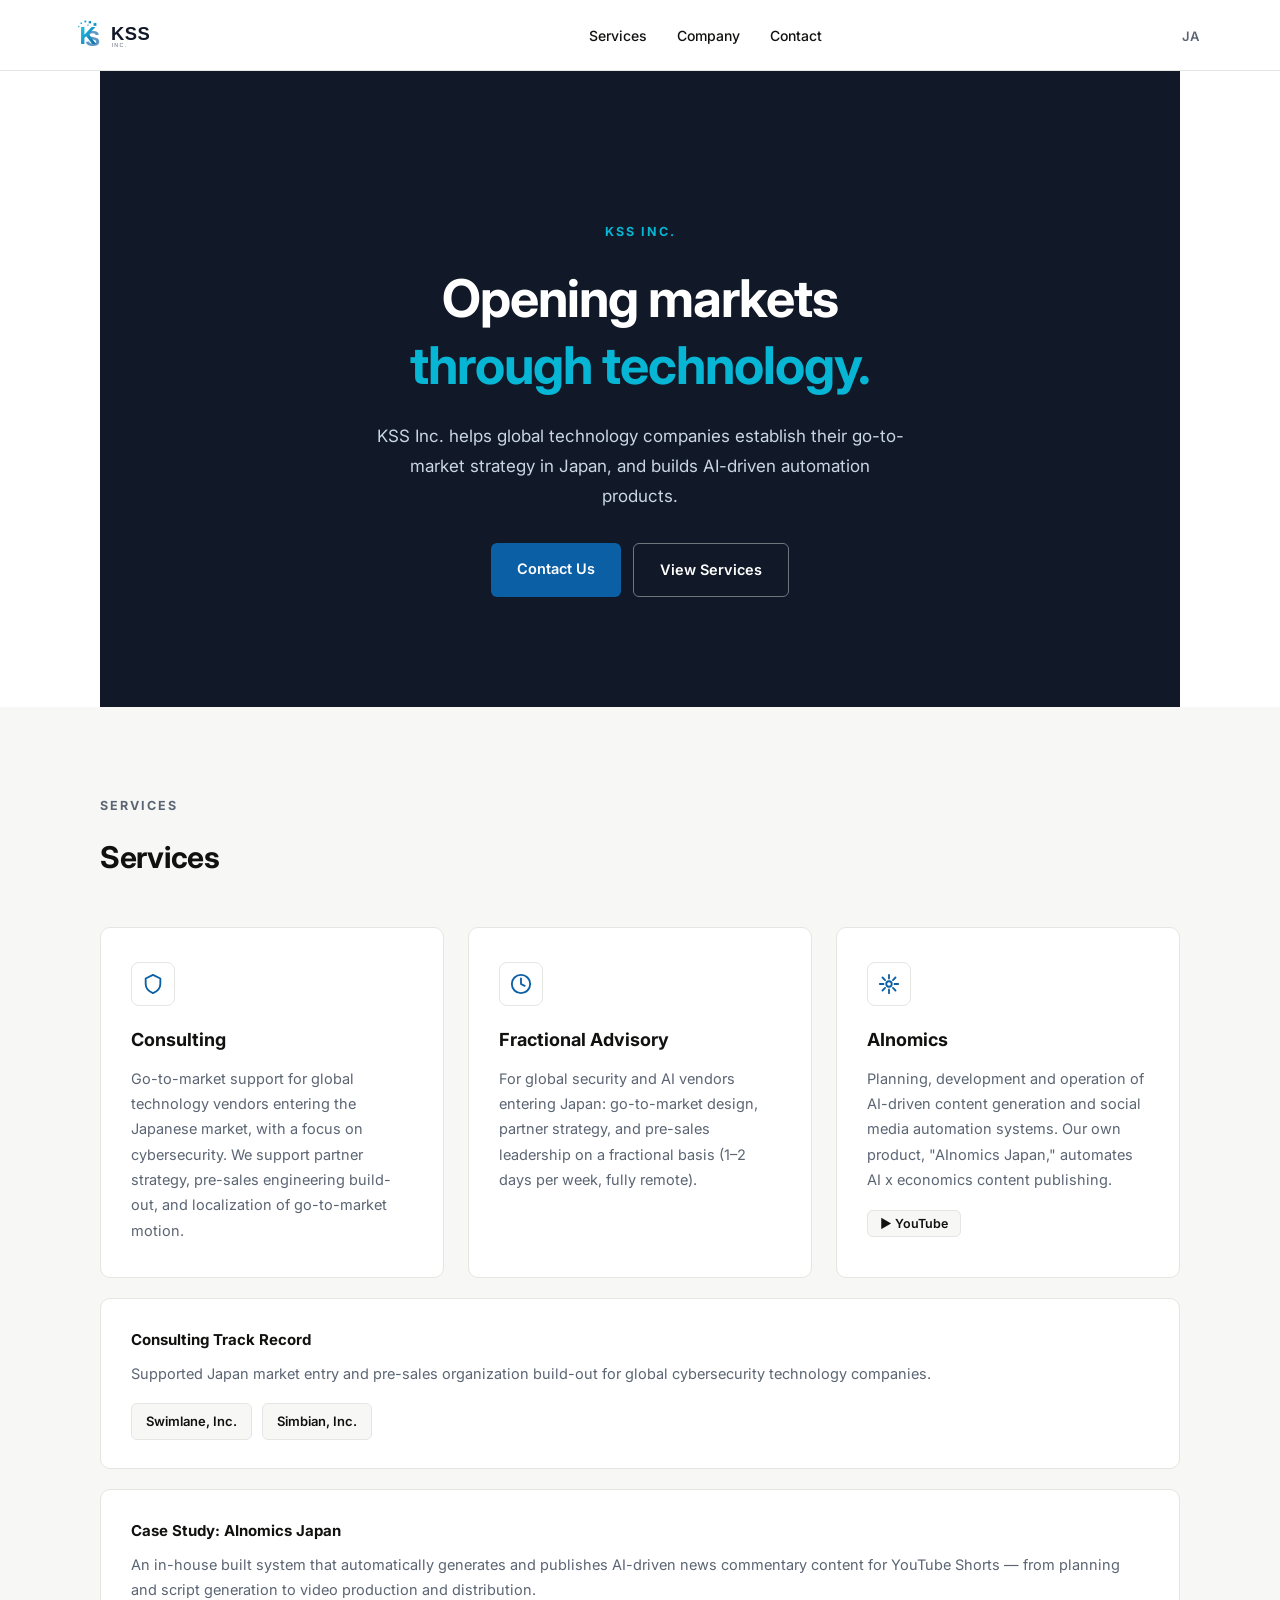
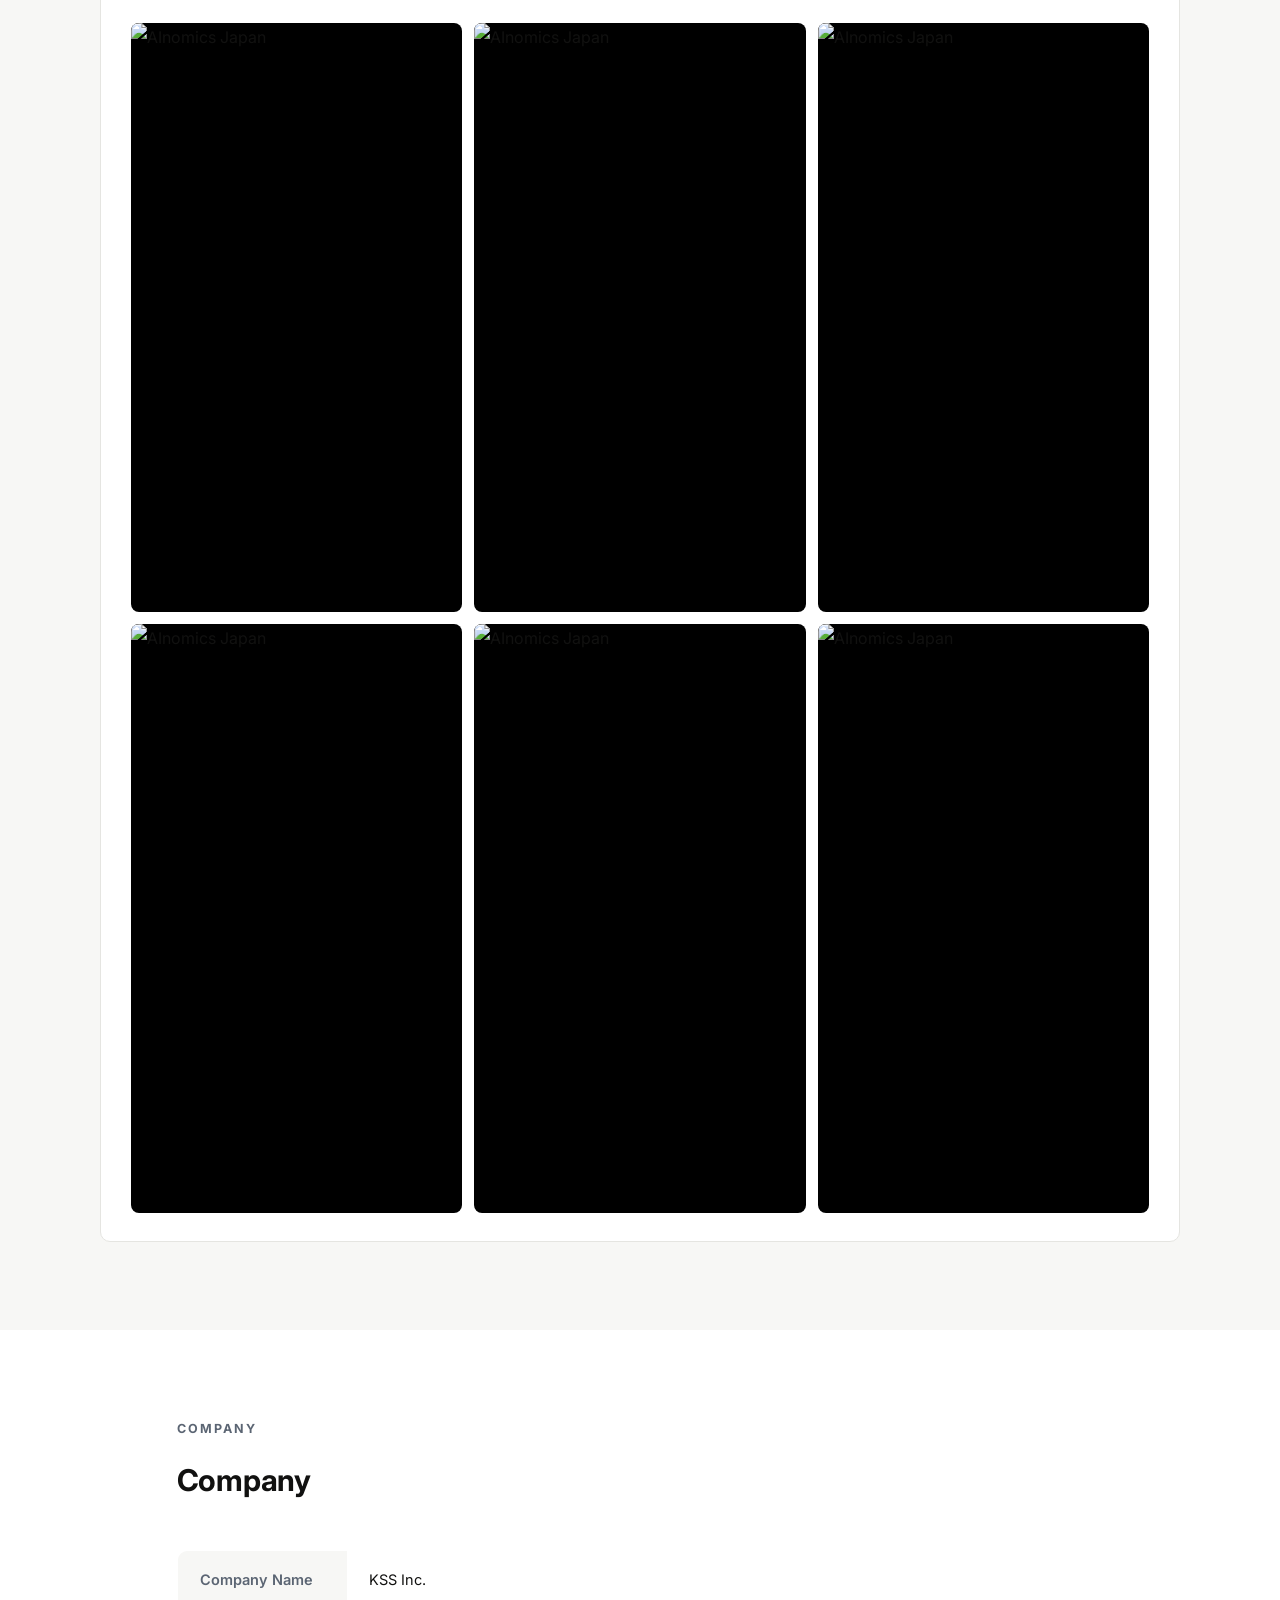
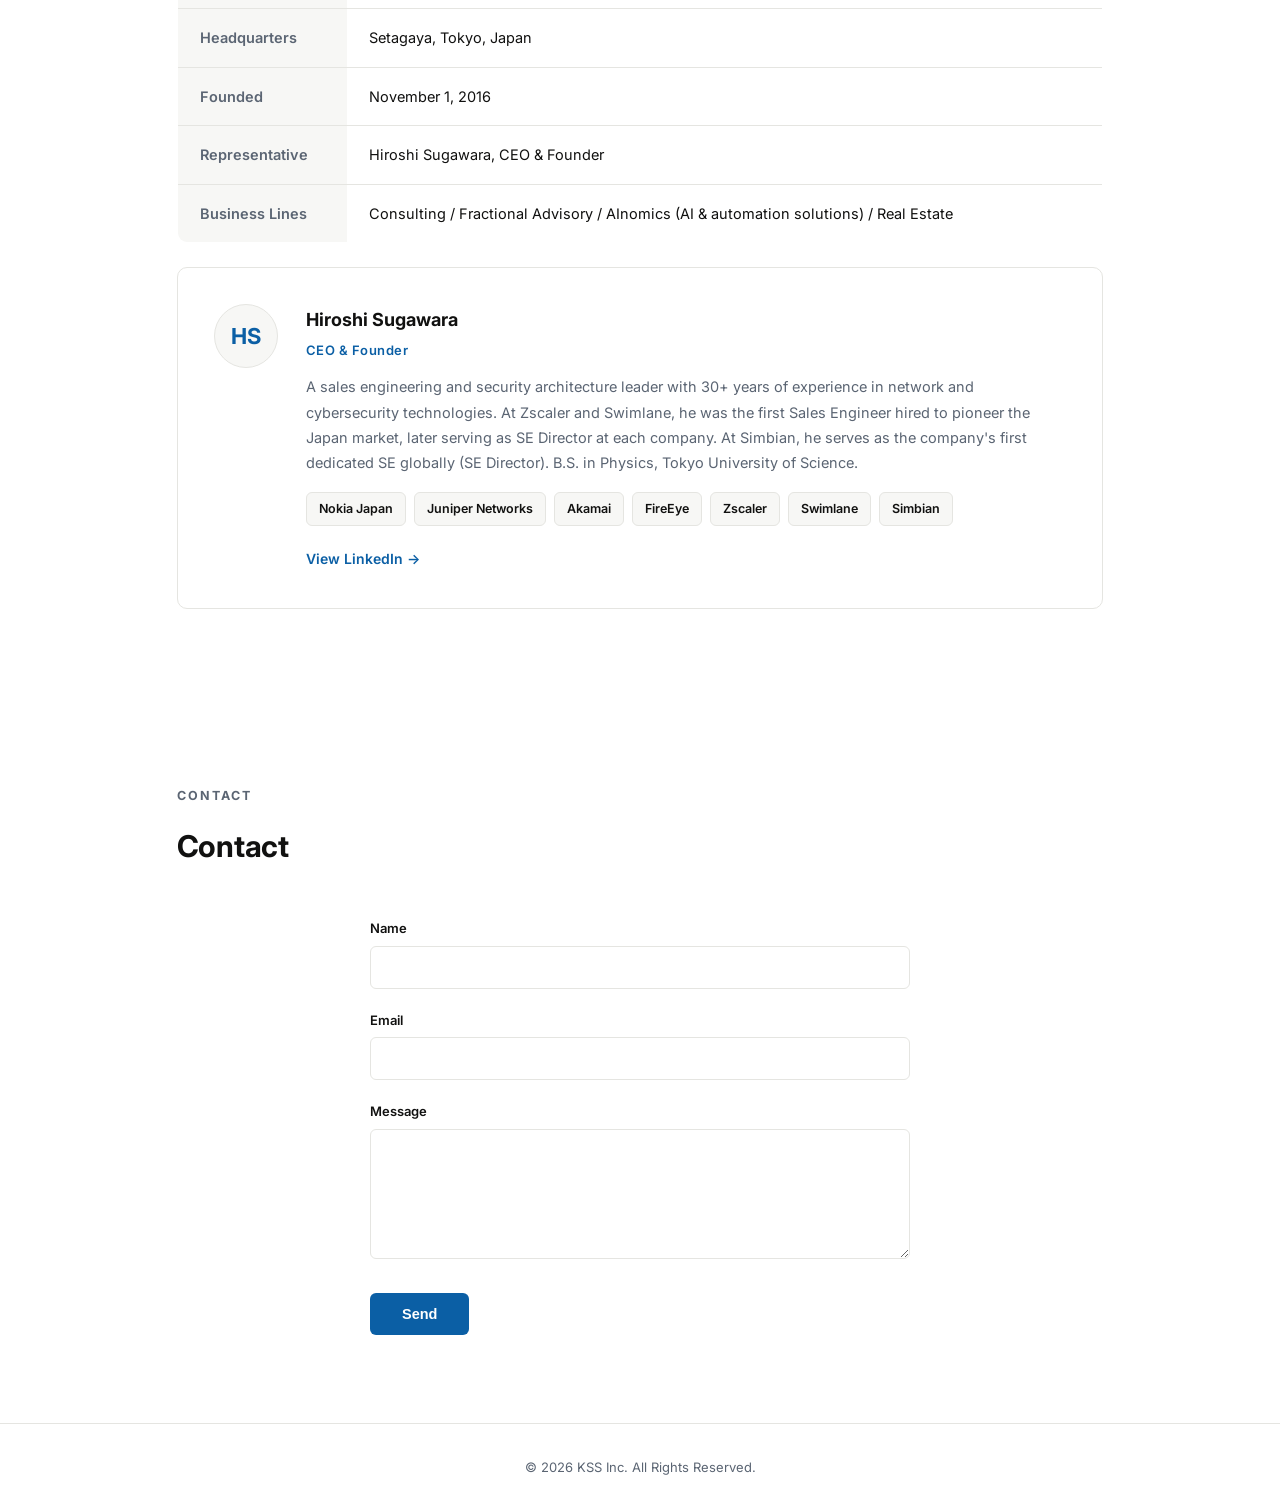
==== commit 04cb2a70: "Refresh AInomics Shorts grid; drop redundant KSS contracting line (JA/EN) Co-Authored-By: Claude Opu" ====
--- a/en/index.html
+++ b/en/index.html
@@ -50,7 +50,7 @@
         <svg viewBox="0 0 24 24" fill="none" stroke-width="2" stroke-linecap="round" stroke-linejoin="round"><circle cx="12" cy="12" r="10"/><path d="M12 6v6l4 2"/></svg>
       </div>
       <h3>Fractional Advisory</h3>
-      <p>For global security and AI vendors entering Japan: go-to-market design, partner strategy, and pre-sales leadership on a fractional basis (1–2 days per week, fully remote), through KSS Inc.</p>
+      <p>For global security and AI vendors entering Japan: go-to-market design, partner strategy, and pre-sales leadership on a fractional basis (1–2 days per week, fully remote).</p>
     </div>
     <div class="card fade-in">
       <div class="card-icon">
@@ -77,28 +77,28 @@
     <h4>Case Study: AInomics Japan</h4>
     <p>An in-house built system that automatically generates and publishes AI-driven news commentary content for YouTube Shorts — from planning and script generation to video production and distribution.</p>
     <div class="yt-grid">
-      <a href="https://www.youtube.com/shorts/vjFo9Z_-2EU" target="_blank" rel="noopener" class="yt-thumb">
-        <img src="https://i.ytimg.com/vi/vjFo9Z_-2EU/hqdefault.jpg" alt="AInomics Japan">
+      <a href="https://www.youtube.com/shorts/tttKU4QmuBI" target="_blank" rel="noopener" class="yt-thumb">
+        <img src="https://i.ytimg.com/vi/tttKU4QmuBI/hqdefault.jpg" alt="AInomics Japan">
         <div class="yt-play">▶</div>
       </a>
-      <a href="https://www.youtube.com/shorts/1R9UhiXGObY" target="_blank" rel="noopener" class="yt-thumb">
-        <img src="https://i.ytimg.com/vi/1R9UhiXGObY/hqdefault.jpg" alt="AInomics Japan">
+      <a href="https://www.youtube.com/shorts/Kws-Mw0_Z8c" target="_blank" rel="noopener" class="yt-thumb">
+        <img src="https://i.ytimg.com/vi/Kws-Mw0_Z8c/hqdefault.jpg" alt="AInomics Japan">
         <div class="yt-play">▶</div>
       </a>
-      <a href="https://www.youtube.com/shorts/b6C5P2IC404" target="_blank" rel="noopener" class="yt-thumb">
-        <img src="https://i.ytimg.com/vi/b6C5P2IC404/hqdefault.jpg" alt="AInomics Japan">
+      <a href="https://www.youtube.com/shorts/4R8eQ6Jdn1g" target="_blank" rel="noopener" class="yt-thumb">
+        <img src="https://i.ytimg.com/vi/4R8eQ6Jdn1g/hqdefault.jpg" alt="AInomics Japan">
         <div class="yt-play">▶</div>
       </a>
-      <a href="https://www.youtube.com/shorts/yHp5CB8b4RY" target="_blank" rel="noopener" class="yt-thumb">
-        <img src="https://i.ytimg.com/vi/yHp5CB8b4RY/hqdefault.jpg" alt="AInomics Japan">
+      <a href="https://www.youtube.com/shorts/dMHhLjuI3NQ" target="_blank" rel="noopener" class="yt-thumb">
+        <img src="https://i.ytimg.com/vi/dMHhLjuI3NQ/hqdefault.jpg" alt="AInomics Japan">
         <div class="yt-play">▶</div>
       </a>
-      <a href="https://www.youtube.com/shorts/4WbaLvIeA5A" target="_blank" rel="noopener" class="yt-thumb">
-        <img src="https://i.ytimg.com/vi/4WbaLvIeA5A/hqdefault.jpg" alt="AInomics Japan">
+      <a href="https://www.youtube.com/shorts/zxVohMKPpMg" target="_blank" rel="noopener" class="yt-thumb">
+        <img src="https://i.ytimg.com/vi/zxVohMKPpMg/hqdefault.jpg" alt="AInomics Japan">
         <div class="yt-play">▶</div>
       </a>
-      <a href="https://www.youtube.com/shorts/na2ljrsx4ww" target="_blank" rel="noopener" class="yt-thumb">
-        <img src="https://i.ytimg.com/vi/na2ljrsx4ww/hqdefault.jpg" alt="AInomics Japan">
+      <a href="https://www.youtube.com/shorts/VXkye7G9wPo" target="_blank" rel="noopener" class="yt-thumb">
+        <img src="https://i.ytimg.com/vi/VXkye7G9wPo/hqdefault.jpg" alt="AInomics Japan">
         <div class="yt-play">▶</div>
       </a>
     </div>
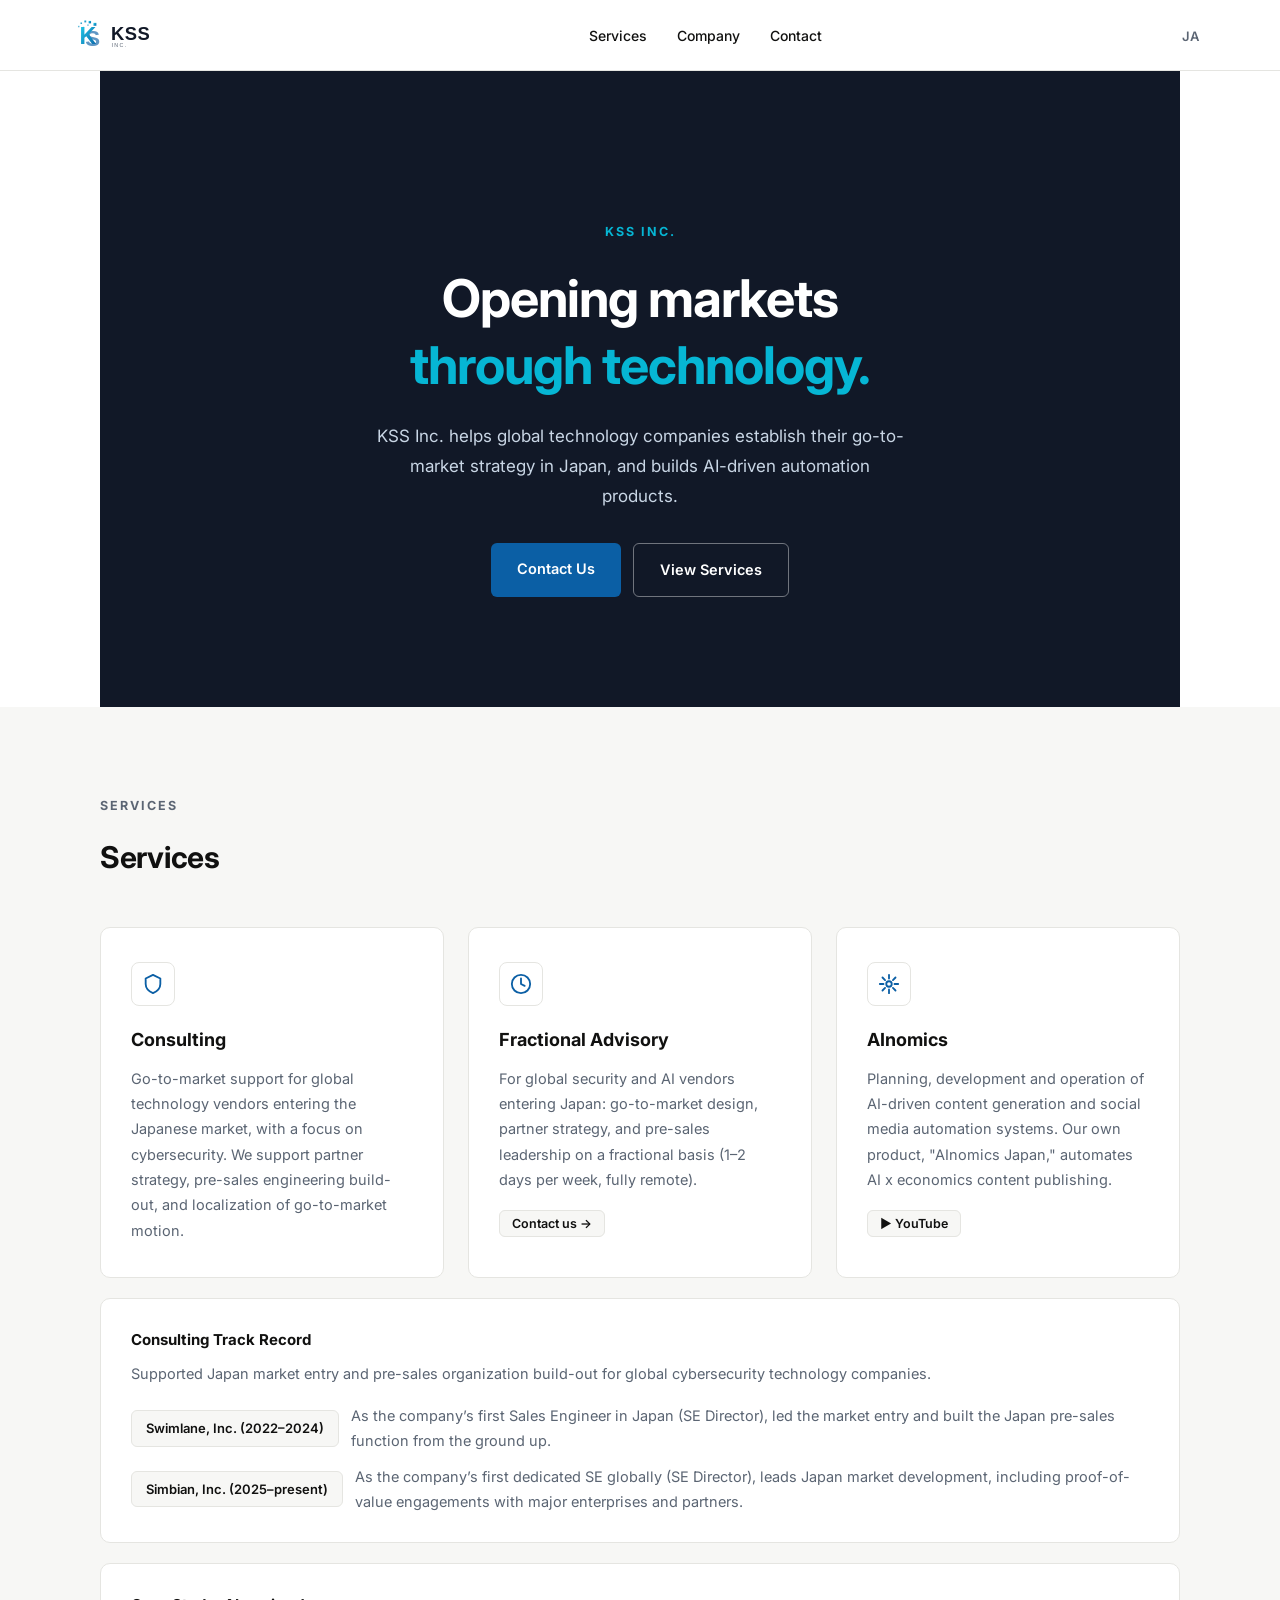
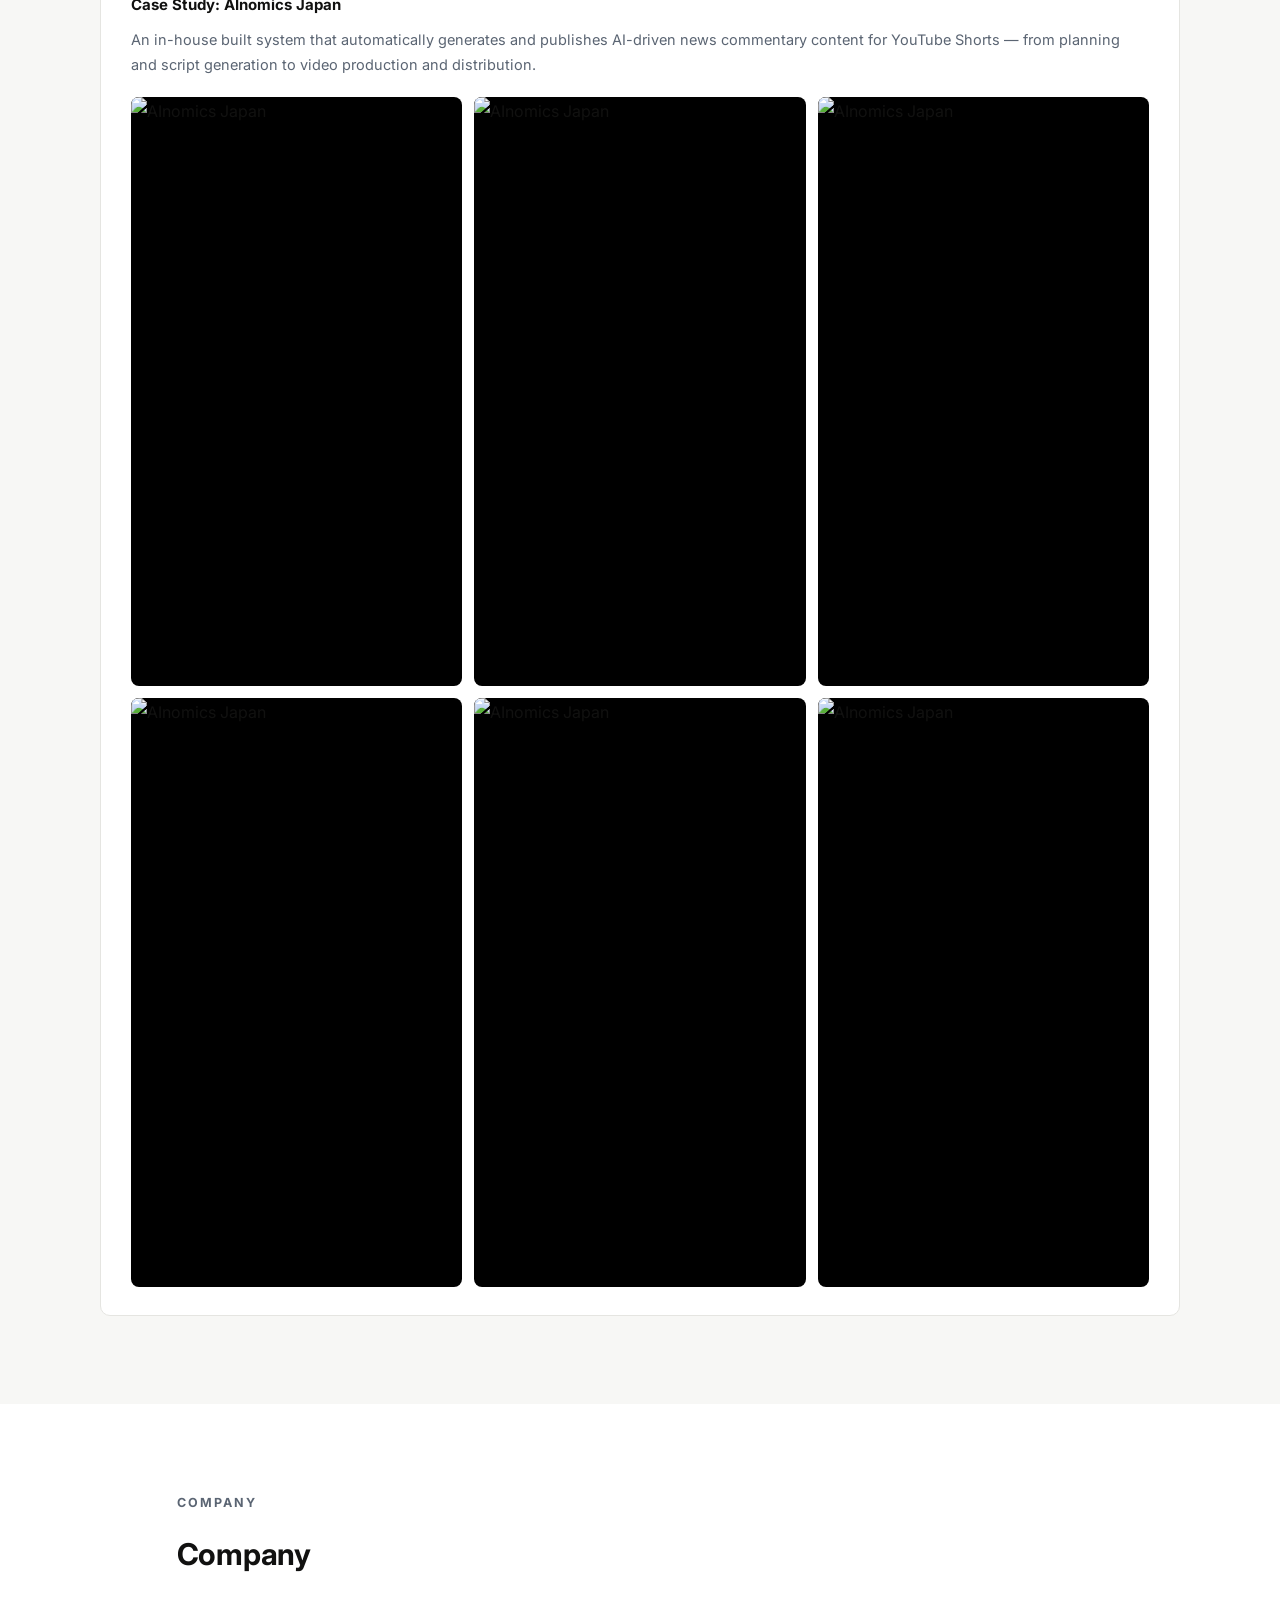
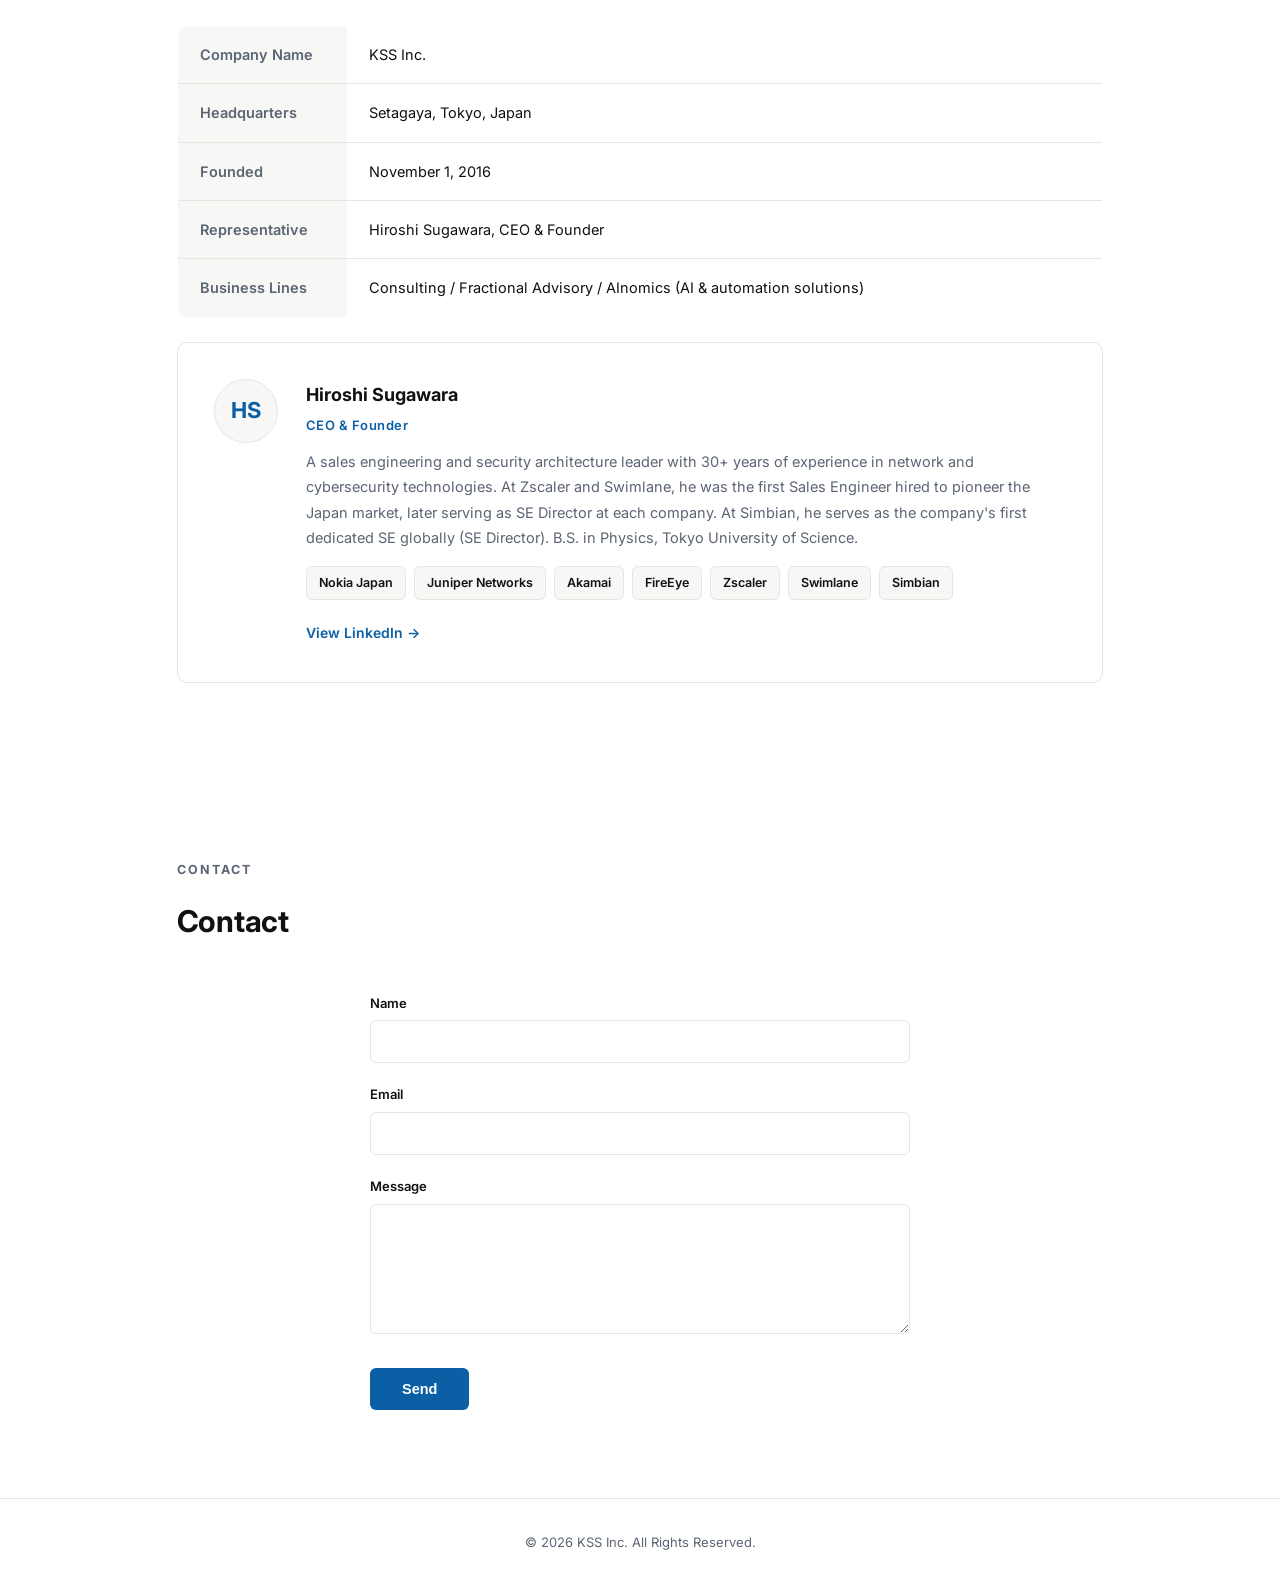
==== commit 03546a62: "Add track record details, contact link, title fix; drop Real Estate from EN Co-Authored-By: Claude O" ====
--- a/en/index.html
+++ b/en/index.html
@@ -3,7 +3,7 @@
 <head>
 <meta charset="UTF-8">
 <meta name="viewport" content="width=device-width, initial-scale=1.0">
-<title>KSS Inc. | Consulting & AI/Web Solutions</title>
+<title>KSS Inc. | Consulting & AI Solutions</title>
 <meta name="description" content="KSS Inc. helps global technology companies launch in the Japanese market and builds AI-driven content automation products.">
 <link rel="icon" href="../assets/img/favicon.svg" type="image/svg+xml">
 <link rel="stylesheet" href="../assets/css/style.css">
@@ -51,6 +51,9 @@
       </div>
       <h3>Fractional Advisory</h3>
       <p>For global security and AI vendors entering Japan: go-to-market design, partner strategy, and pre-sales leadership on a fractional basis (1–2 days per week, fully remote).</p>
+      <div class="founder-chips" style="margin-top:16px;margin-bottom:0;">
+        <a href="#contact"><span>Contact us →</span></a>
+      </div>
     </div>
     <div class="card fade-in">
       <div class="card-icon">
@@ -67,10 +70,10 @@
   <div class="case-study fade-in">
     <h4>Consulting Track Record</h4>
     <p>Supported Japan market entry and pre-sales organization build-out for global cybersecurity technology companies.</p>
-    <div class="client-badges">
-      <span>Swimlane, Inc.</span>
-      <span>Simbian, Inc.</span>
-    </div>
+    <ul class="client-results">
+      <li><span>Swimlane, Inc. (2022–2024)</span><p>As the company&#8217;s first Sales Engineer in Japan (SE Director), led the market entry and built the Japan pre-sales function from the ground up.</p></li>
+      <li><span>Simbian, Inc. (2025–present)</span><p>As the company&#8217;s first dedicated SE globally (SE Director), leads Japan market development, including proof-of-value engagements with major enterprises and partners.</p></li>
+    </ul>
   </div>
 
   <div class="case-study fade-in">
@@ -113,7 +116,7 @@
     <tr><th>Headquarters</th><td>Setagaya, Tokyo, Japan</td></tr>
     <tr><th>Founded</th><td>November 1, 2016</td></tr>
     <tr><th>Representative</th><td>Hiroshi Sugawara, CEO &amp; Founder</td></tr>
-    <tr><th>Business Lines</th><td>Consulting / Fractional Advisory / AInomics (AI &amp; automation solutions) / Real Estate</td></tr>
+    <tr><th>Business Lines</th><td>Consulting / Fractional Advisory / AInomics (AI &amp; automation solutions)</td></tr>
   </table>
 
   <div class="founder-card fade-in">
--- a/assets/css/style.css
+++ b/assets/css/style.css
@@ -202,6 +202,20 @@
   color: var(--ink);
 }
 
+.client-results { list-style: none; margin-top: 16px; display: grid; gap: 10px; }
+.client-results li { display: flex; align-items: center; gap: 12px; flex-wrap: wrap; }
+.client-results span {
+  background: var(--gray-bg);
+  border: 1px solid var(--border);
+  border-radius: 6px;
+  padding: 6px 14px;
+  font-weight: 600;
+  font-size: 13px;
+  color: var(--ink);
+  white-space: nowrap;
+}
+.client-results p { flex: 1; min-width: 220px; }
+
 /* Founder card */
 .founder-card {
   margin-top: 24px;
